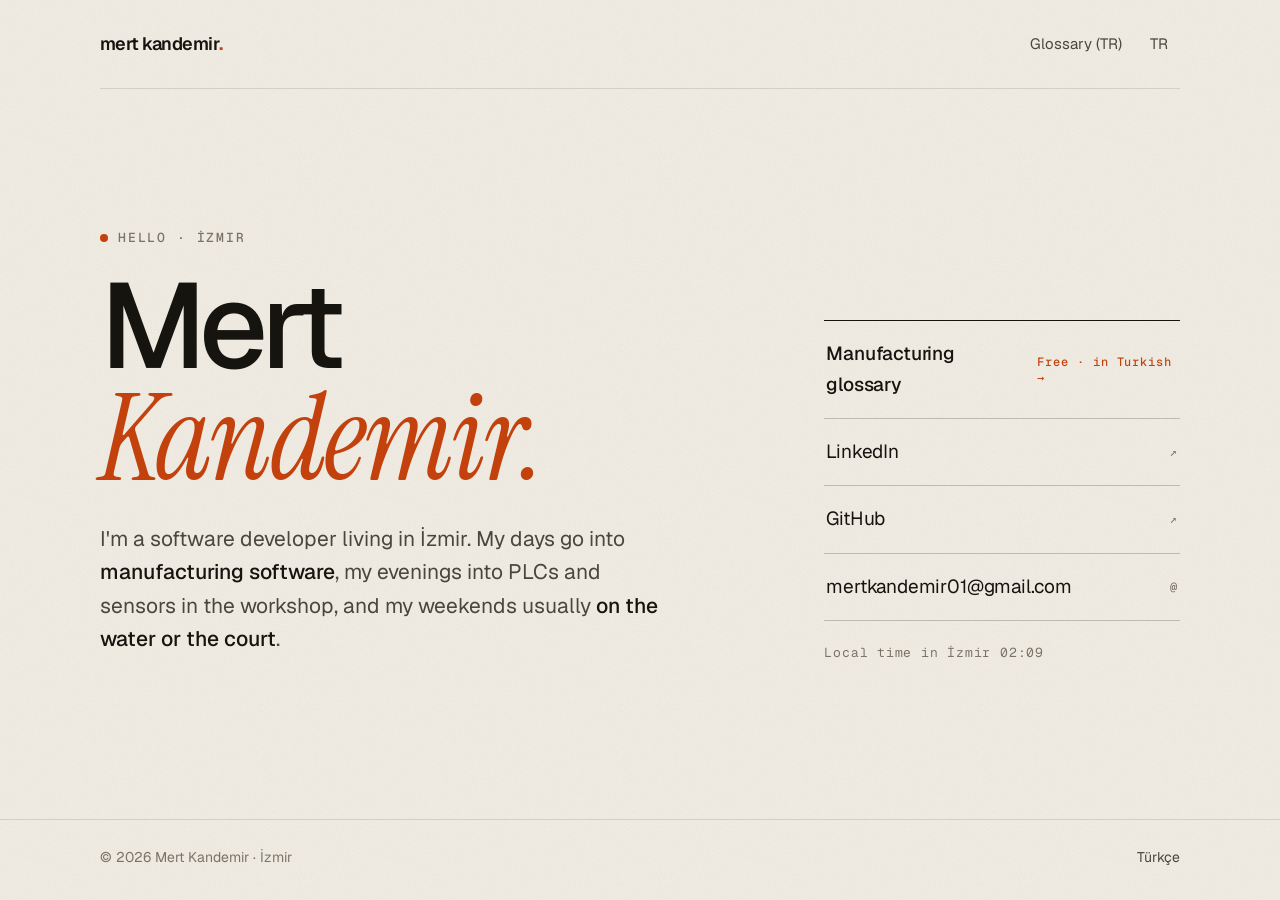
==== en/index.html @ 13a49090 "Start over: minimal personal card + Üretim Sözlüğü - Remove all previous sections, photos, OG images" ====
<!DOCTYPE html>
<html lang="en" class="no-js">
<head>
<meta charset="utf-8">
<meta name="viewport" content="width=device-width, initial-scale=1, viewport-fit=cover">
<title>Mert Kandemir</title>
<meta name="description" content="A software developer in İzmir. Manufacturing software, PLCs and sensors in the workshop, and weekends on the water or the court.">
<meta name="theme-color" content="#f3efe6">
<link rel="canonical" href="https://mkandemir.com.tr/en/">
<link rel="alternate" hreflang="tr" href="https://mkandemir.com.tr/">
<link rel="alternate" hreflang="en" href="https://mkandemir.com.tr/en/">
<link rel="alternate" hreflang="x-default" href="https://mkandemir.com.tr/">
<meta property="og:type" content="website">
<meta property="og:site_name" content="Mert Kandemir">
<meta property="og:title" content="Mert Kandemir">
<meta property="og:description" content="A software developer in İzmir. Manufacturing software, PLCs and sensors in the workshop, and weekends on the water or the court.">
<meta property="og:url" content="https://mkandemir.com.tr/en/">
<meta property="og:image" content="https://mkandemir.com.tr/assets/og-home-en.jpg?v=9">
<meta property="og:image:width" content="1200">
<meta property="og:image:height" content="630">
<meta name="twitter:card" content="summary_large_image">
<link rel="icon" href="/assets/favicon.svg" type="image/svg+xml">
<link rel="icon" href="/assets/favicon-32.png" sizes="32x32" type="image/png">
<link rel="apple-touch-icon" href="/assets/apple-touch-icon.png">
<link rel="preload" href="/assets/fonts/geist-latin-wght-normal.woff2" as="font" type="font/woff2" crossorigin>
<link rel="stylesheet" href="/assets/css/fonts.css?v=9">
<link rel="stylesheet" href="/assets/css/site.css?v=9">
<script>document.documentElement.classList.replace('no-js','js');</script>
<script type="application/ld+json">{"@context": "https://schema.org", "@type": "Person", "name": "Mert Kandemir", "url": "https://mkandemir.com.tr/", "address": {"@type": "PostalAddress", "addressLocality": "İzmir", "addressCountry": "TR"}, "sameAs": ["https://github.com/mertkandemir", "https://www.linkedin.com/in/mert-kandemir-8798bb8b"]}</script>
</head>
<body>
<a class="skip" href="#main">Skip to content</a>
<header class="wrap top"><a class="brand" href="/en/">mert kandemir<b>.</b></a><nav aria-label="Menu"><a href="/sozluk/">Glossary (TR)</a><a href="/" lang="tr" hreflang="tr">TR</a></nav></header>
<main id="main" class="home">
  <div class="wrap">
    <div>
      <div class="hello rise"><i aria-hidden="true"></i>Hello · İzmir</div>
      <h1 class="rise d1">Mert<br><em>Kandemir.</em></h1>
      <p class="intro rise d2">I'm a software developer living in İzmir. My days go into <strong>manufacturing software</strong>, my evenings into PLCs and sensors in the workshop, and my weekends usually <strong>on the water or the court</strong>.</p>
    </div>
    <div class="rise d3">
      <ul class="links"><li><a class="feature" href="/sozluk/">Manufacturing glossary<span>Free · in Turkish →</span></a></li><li><a href="https://www.linkedin.com/in/mert-kandemir-8798bb8b" target="_blank" rel="noopener">LinkedIn<span>↗</span></a></li><li><a href="https://github.com/mertkandemir" target="_blank" rel="noopener">GitHub<span>↗</span></a></li><li><a href="#" data-mail="mertkandemir01|gmail.com"><span data-mail-text style="font:inherit;letter-spacing:inherit;color:inherit">E-mail</span><span>@</span></a></li></ul>
      <p class="clock mono">Local time in İzmir <span data-clock>—</span></p>
    </div>
  </div>
</main>
<footer><div class="wrap"><span>© 2026 Mert Kandemir · İzmir</span><span><a href="/" lang="tr">Türkçe</a></span></div></footer>
<script src="/assets/js/site.js?v=9" defer></script>
</body>
</html>
---- assets/css/fonts.css ----
@font-face{font-family:'Geist';font-style:normal;font-display:swap;font-weight:100 900;src:url(/assets/fonts/geist-latin-ext-wght-normal.woff2) format('woff2');unicode-range:U+0100-02BA,U+02BD-02C5,U+02C7-02CC,U+02CE-02D7,U+02DD-02FF,U+0304,U+0308,U+0329,U+1D00-1DBF,U+1E00-1E9F,U+1EF2-1EFF,U+2020,U+20A0-20AB,U+20AD-20C0,U+2113,U+2C60-2C7F,U+A720-A7FF}
@font-face{font-family:'Instrument Serif';font-style:italic;font-display:swap;font-weight:400;src:url(/assets/fonts/instrument-serif-latin-ext-400-italic.woff2) format('woff2');unicode-range:U+0100-02BA,U+02BD-02C5,U+02C7-02CC,U+02CE-02D7,U+02DD-02FF,U+0304,U+0308,U+0329,U+1D00-1DBF,U+1E00-1E9F,U+1EF2-1EFF,U+2020,U+20A0-20AB,U+20AD-20C0,U+2113,U+2C60-2C7F,U+A720-A7FF}
@font-face{font-family:'Geist Mono';font-style:normal;font-display:swap;font-weight:400;src:url(/assets/fonts/geist-mono-latin-ext-400-normal.woff2) format('woff2');unicode-range:U+0100-02BA,U+02BD-02C5,U+02C7-02CC,U+02CE-02D7,U+02DD-02FF,U+0304,U+0308,U+0329,U+1D00-1DBF,U+1E00-1E9F,U+1EF2-1EFF,U+2020,U+20A0-20AB,U+20AD-20C0,U+2113,U+2C60-2C7F,U+A720-A7FF}
@font-face{font-family:'Geist Mono';font-style:normal;font-display:swap;font-weight:500;src:url(/assets/fonts/geist-mono-latin-ext-500-normal.woff2) format('woff2');unicode-range:U+0100-02BA,U+02BD-02C5,U+02C7-02CC,U+02CE-02D7,U+02DD-02FF,U+0304,U+0308,U+0329,U+1D00-1DBF,U+1E00-1E9F,U+1EF2-1EFF,U+2020,U+20A0-20AB,U+20AD-20C0,U+2113,U+2C60-2C7F,U+A720-A7FF}
@font-face{font-family:'Geist';font-style:normal;font-display:swap;font-weight:100 900;src:url(/assets/fonts/geist-latin-wght-normal.woff2) format('woff2');unicode-range:U+0000-00FF,U+0131,U+0152-0153,U+02BB-02BC,U+02C6,U+02DA,U+02DC,U+0304,U+0308,U+0329,U+2000-206F,U+20AC,U+2122,U+2191,U+2193,U+2212,U+2215,U+FEFF,U+FFFD}
@font-face{font-family:'Instrument Serif';font-style:italic;font-display:swap;font-weight:400;src:url(/assets/fonts/instrument-serif-latin-400-italic.woff2) format('woff2');unicode-range:U+0000-00FF,U+0131,U+0152-0153,U+02BB-02BC,U+02C6,U+02DA,U+02DC,U+0304,U+0308,U+0329,U+2000-206F,U+20AC,U+2122,U+2191,U+2193,U+2212,U+2215,U+FEFF,U+FFFD}
@font-face{font-family:'Geist Mono';font-style:normal;font-display:swap;font-weight:400;src:url(/assets/fonts/geist-mono-latin-400-normal.woff2) format('woff2');unicode-range:U+0000-00FF,U+0131,U+0152-0153,U+02BB-02BC,U+02C6,U+02DA,U+02DC,U+0304,U+0308,U+0329,U+2000-206F,U+20AC,U+2122,U+2191,U+2193,U+2212,U+2215,U+FEFF,U+FFFD}
@font-face{font-family:'Geist Mono';font-style:normal;font-display:swap;font-weight:500;src:url(/assets/fonts/geist-mono-latin-500-normal.woff2) format('woff2');unicode-range:U+0000-00FF,U+0131,U+0152-0153,U+02BB-02BC,U+02C6,U+02DA,U+02DC,U+0304,U+0308,U+0329,U+2000-206F,U+20AC,U+2122,U+2191,U+2193,U+2212,U+2215,U+FEFF,U+FFFD}
---- assets/css/site.css ----
/* mkandemir.com.tr — light, quiet, personal */
:root{
  --paper:#f3efe6; --paper2:#ebe5d8; --card:#faf7f0;
  --ink:#16140f; --ink2:#4a463d; --ink3:#7a7466;
  --line:rgba(22,20,15,.12); --line2:rgba(22,20,15,.22);
  --accent:#c2410c; --accent-soft:rgba(194,65,12,.1);
  --ease:cubic-bezier(.22,1,.36,1);
  --sans:"Geist",ui-sans-serif,system-ui,-apple-system,"Segoe UI",Roboto,Arial,sans-serif;
  --serif:"Instrument Serif",Georgia,"Times New Roman",serif;
  --mono:"Geist Mono",ui-monospace,SFMono-Regular,Menlo,Consolas,monospace;
}
*,*::before,*::after{box-sizing:border-box}
html{color-scheme:light;-webkit-text-size-adjust:100%;scroll-behavior:smooth}
body{margin:0;min-height:100svh;background:var(--paper);color:var(--ink);font-family:var(--sans);font-size:17px;line-height:1.6;-webkit-font-smoothing:antialiased}
body::before{content:"";position:fixed;inset:0;pointer-events:none;z-index:-1;opacity:.35;background-image:url("data:image/svg+xml,%3Csvg xmlns='http://www.w3.org/2000/svg' width='180' height='180'%3E%3Cfilter id='n'%3E%3CfeTurbulence type='fractalNoise' baseFrequency='.85' numOctaves='2' stitchTiles='stitch'/%3E%3CfeColorMatrix values='0 0 0 0 0.09 0 0 0 0 0.08 0 0 0 0 0.06 0 0 0 .18 0'/%3E%3C/filter%3E%3Crect width='100%25' height='100%25' filter='url(%23n)'/%3E%3C/svg%3E")}
a{color:inherit}
a:focus-visible,button:focus-visible,input:focus-visible{outline:2px solid var(--accent);outline-offset:3px;border-radius:4px}
::selection{background:var(--ink);color:var(--paper)}
em{font-family:var(--serif);font-style:italic;font-weight:400}
.wrap{width:min(1080px,100% - 40px);margin-inline:auto}
.mono{font-family:var(--mono);font-size:13px;letter-spacing:.06em}
.skip{position:absolute;left:12px;top:-60px;background:var(--ink);color:var(--paper);padding:8px 12px;border-radius:8px}
.skip:focus{top:12px}

/* top bar */
.top{display:flex;justify-content:space-between;align-items:center;gap:16px;padding:22px 0;border-bottom:1px solid var(--line)}
.brand{font-weight:600;letter-spacing:-.03em;text-decoration:none;font-size:18px;min-height:44px;display:inline-flex;align-items:center}
.brand b{color:var(--accent)}
.top nav{display:flex;align-items:center;gap:4px}
.top nav a{text-decoration:none;color:var(--ink2);font-size:15px;padding:10px 12px;border-radius:999px;transition:background .2s,color .2s}
.top nav a:hover,.top nav a[aria-current]{color:var(--ink);background:var(--paper2)}

/* home */
.home{min-height:calc(100svh - 89px - 81px);display:flex;align-items:center;padding:64px 0}
.home .wrap{display:grid;grid-template-columns:1.3fr .7fr;gap:64px;align-items:end}
.hello{font:500 13px/1 var(--mono);letter-spacing:.14em;text-transform:uppercase;color:var(--ink3);display:flex;align-items:center;gap:10px}
.hello i{width:8px;height:8px;border-radius:50%;background:var(--accent)}
h1{margin:26px 0 28px;font-weight:500;font-size:clamp(56px,9.4vw,136px);line-height:.92;letter-spacing:-.055em}
h1 em{color:var(--accent);letter-spacing:-.02em}
.intro{max-width:560px;font-size:clamp(18px,1.7vw,21px);line-height:1.6;color:var(--ink2)}
.intro strong{color:var(--ink);font-weight:500}
.links{list-style:none;margin:0;padding:0;border-top:1px solid var(--ink)}
.links li{border-bottom:1px solid var(--line2)}
.links a{display:flex;justify-content:space-between;align-items:center;gap:16px;padding:18px 2px;text-decoration:none;font-size:19px;letter-spacing:-.01em;transition:padding .35s var(--ease),color .2s}
.links a span{font:500 12px var(--mono);letter-spacing:.08em;color:var(--ink3)}
.links a:hover{padding-left:12px;color:var(--accent)}
.links a.feature{font-weight:500}
.links a.feature span{color:var(--accent)}
.clock{margin-top:22px;color:var(--ink3)}

/* footer */
footer{border-top:1px solid var(--line);padding:26px 0 32px;color:var(--ink3);font-size:14px}
footer .wrap{display:flex;justify-content:space-between;flex-wrap:wrap;gap:10px}
footer a{color:var(--ink2);text-decoration:none}
footer a:hover{color:var(--accent)}

/* glossary */
.g-head{padding:72px 0 36px}
.g-head h1{font-size:clamp(48px,8vw,112px);margin:18px 0 22px}
.g-head p{max-width:640px;color:var(--ink2);font-size:clamp(17px,1.5vw,20px)}
.g-tools{position:sticky;top:0;z-index:5;background:rgba(243,239,230,.92);backdrop-filter:blur(10px);-webkit-backdrop-filter:blur(10px);border-block:1px solid var(--line);padding:14px 0}
.g-tools .wrap{display:flex;flex-wrap:wrap;gap:12px 20px;align-items:center}
.search{flex:1 1 280px;display:flex;align-items:center;gap:10px;background:var(--card);border:1px solid var(--line2);border-radius:999px;padding:0 18px;min-height:50px}
.search svg{width:18px;height:18px;color:var(--ink3);flex:none}
.search input{flex:1;border:0;background:transparent;font:inherit;font-size:17px;color:var(--ink);min-width:0;padding:12px 0}
.search input:focus{outline:none}
.search:focus-within{border-color:var(--ink)}
.az{display:flex;flex-wrap:wrap;gap:2px}
.az a{font:500 13px var(--mono);text-decoration:none;min-width:30px;min-height:32px;display:grid;place-items:center;border-radius:6px;color:var(--ink2)}
.az a:hover{background:var(--paper2);color:var(--ink)}
.count{color:var(--ink3)}
.terms{padding:32px 0 80px}
.letter{font:400 44px/1 var(--serif);font-style:italic;color:var(--accent);margin:40px 0 14px;scroll-margin-top:96px}
.term{border-top:1px solid var(--line2);padding:24px 0;display:grid;grid-template-columns:.38fr .62fr;gap:28px;scroll-margin-top:96px}
.term h3{margin:0;font-size:24px;font-weight:500;letter-spacing:-.025em;line-height:1.2}
.term h3 a{text-decoration:none}
.term h3 a:hover{color:var(--accent)}
.term .en{display:block;margin-top:6px;color:var(--ink3)}
.term .abbr{display:inline-block;margin-top:10px;font:500 12px var(--mono);letter-spacing:.06em;padding:4px 8px;border-radius:6px;background:var(--accent-soft);color:var(--accent)}
.term p{margin:0;color:var(--ink2)}
.term .ex{margin-top:12px;padding:12px 14px;border-left:2px solid var(--accent);background:var(--card);border-radius:0 8px 8px 0;font-size:15.5px}
.term .ex b{font:500 11px var(--mono);letter-spacing:.1em;text-transform:uppercase;color:var(--ink3);display:block;margin-bottom:4px}
.term .see{margin-top:10px;font-size:15px;color:var(--ink3)}
.term .see a{color:var(--ink2)}
.term:target{background:linear-gradient(90deg,var(--accent-soft),transparent 70%)}
.empty{display:none;padding:48px 0;color:var(--ink3);font-size:18px}
.note{margin-top:48px;padding:22px 24px;border:1px dashed var(--line2);border-radius:14px;color:var(--ink2);font-size:15.5px}

/* 404 */
.nf{min-height:calc(100svh - 170px);display:flex;align-items:center}
.nf h1{font-size:clamp(90px,18vw,220px)}

/* entrance */
.js .rise{opacity:0;transform:translateY(18px);transition:opacity .9s var(--ease),transform .9s var(--ease)}
.js .ready .rise{opacity:1;transform:none}
.js .ready .rise.d1{transition-delay:.08s}.js .ready .rise.d2{transition-delay:.16s}.js .ready .rise.d3{transition-delay:.24s}

@media (max-width:820px){
  .home{min-height:auto;padding:48px 0 56px}
  .home .wrap{grid-template-columns:1fr;gap:44px}
  .term{grid-template-columns:1fr;gap:12px}
  .az{display:none}
}
@media (max-width:480px){
  body{font-size:16px}
  .top nav a{padding:10px 9px;font-size:14px}
  .links a{font-size:18px}
}
@media (prefers-reduced-motion:reduce){
  html{scroll-behavior:auto}
  *,*::before,*::after{transition:none!important;animation:none!important}
  .js .rise{opacity:1;transform:none}
}
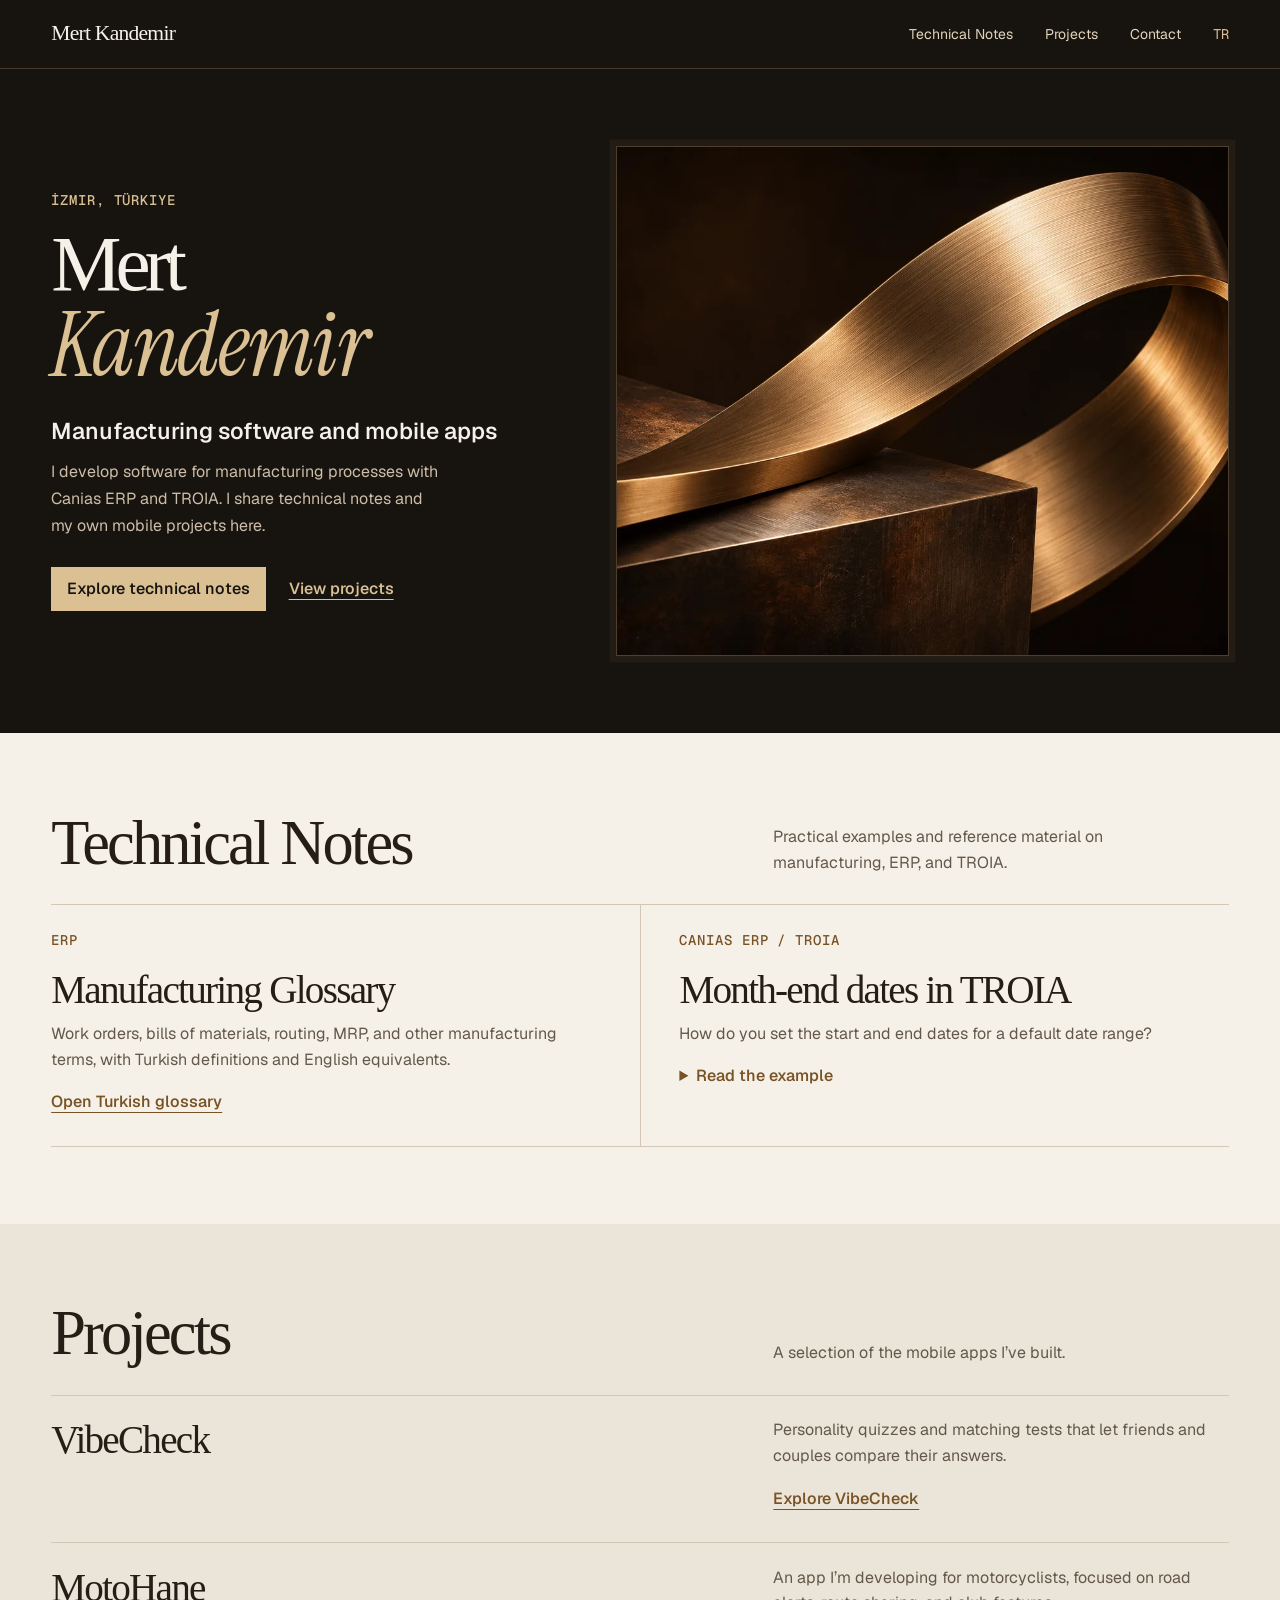
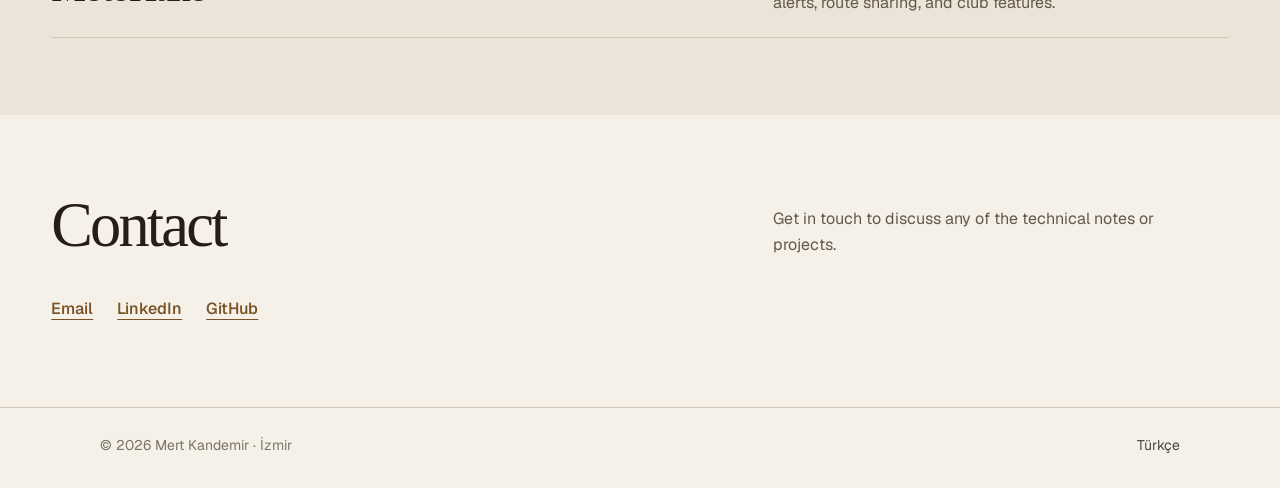
==== commit 119cfe52: "Redesign the bilingual personal homepage" ====
--- a/en/index.html
+++ b/en/index.html
@@ -3,17 +3,17 @@
 <head>
 <meta charset="utf-8">
 <meta name="viewport" content="width=device-width, initial-scale=1, viewport-fit=cover">
-<title>Mert Kandemir</title>
-<meta name="description" content="A software developer in İzmir. Manufacturing software, PLCs and sensors in the workshop, and weekends on the water or the court.">
-<meta name="theme-color" content="#f3efe6">
+<title>Mert Kandemir | Software and Manufacturing</title>
+<meta name="description" content="Mert Kandemir’s personal site. Canias ERP and TROIA notes, a manufacturing glossary, and mobile apps.">
+<meta name="theme-color" content="#171410">
 <link rel="canonical" href="https://mkandemir.com.tr/en/">
 <link rel="alternate" hreflang="tr" href="https://mkandemir.com.tr/">
 <link rel="alternate" hreflang="en" href="https://mkandemir.com.tr/en/">
 <link rel="alternate" hreflang="x-default" href="https://mkandemir.com.tr/">
 <meta property="og:type" content="website">
 <meta property="og:site_name" content="Mert Kandemir">
-<meta property="og:title" content="Mert Kandemir">
-<meta property="og:description" content="A software developer in İzmir. Manufacturing software, PLCs and sensors in the workshop, and weekends on the water or the court.">
+<meta property="og:title" content="Mert Kandemir | Software and Manufacturing">
+<meta property="og:description" content="Mert Kandemir’s personal site. Canias ERP and TROIA notes, a manufacturing glossary, and mobile apps.">
 <meta property="og:url" content="https://mkandemir.com.tr/en/">
 <meta property="og:image" content="https://mkandemir.com.tr/assets/og-home-en.jpg?v=9">
 <meta property="og:image:width" content="1200">
@@ -26,23 +26,92 @@
 <link rel="stylesheet" href="/assets/css/fonts.css?v=9">
 <link rel="stylesheet" href="/assets/css/site.css?v=9">
 <script>document.documentElement.classList.replace('no-js','js');</script>
+<link rel="stylesheet" href="/assets/css/home.css?v=1">
 <script type="application/ld+json">{"@context": "https://schema.org", "@type": "Person", "name": "Mert Kandemir", "url": "https://mkandemir.com.tr/", "address": {"@type": "PostalAddress", "addressLocality": "İzmir", "addressCountry": "TR"}, "sameAs": ["https://github.com/mertkandemir", "https://www.linkedin.com/in/mert-kandemir-8798bb8b"]}</script>
 </head>
-<body>
+<body class="home-page">
 <a class="skip" href="#main">Skip to content</a>
-<header class="wrap top"><a class="brand" href="/en/">mert kandemir<b>.</b></a><nav aria-label="Menu"><a href="/sozluk/">Glossary (TR)</a><a href="/" lang="tr" hreflang="tr">TR</a></nav></header>
-<main id="main" class="home">
-  <div class="wrap">
-    <div>
-      <div class="hello rise"><i aria-hidden="true"></i>Hello · İzmir</div>
-      <h1 class="rise d1">Mert<br><em>Kandemir.</em></h1>
-      <p class="intro rise d2">I'm a software developer living in İzmir. My days go into <strong>manufacturing software</strong>, my evenings into PLCs and sensors in the workshop, and my weekends usually <strong>on the water or the court</strong>.</p>
+<header class="home-header">
+  <div class="home-wrap home-navigation">
+    <a class="home-brand" href="/en/">Mert Kandemir</a>
+    <nav aria-label="Main navigation">
+      <a href="#notlar">Technical Notes</a>
+      <a href="#projeler">Projects</a>
+      <a href="#iletisim">Contact</a>
+      <a class="home-language" href="/" lang="tr" hreflang="tr">TR</a>
+    </nav>
+  </div>
+</header>
+<main id="main">
+  <section class="home-hero" aria-labelledby="home-title">
+    <div class="home-wrap home-hero-layout">
+      <div class="home-hero-copy">
+        <p class="home-label">İzmir, Türkiye</p>
+        <h1 id="home-title">Mert <em>Kandemir</em></h1>
+        <p class="home-specialty">Manufacturing software and mobile apps</p>
+        <p class="home-intro">I develop software for manufacturing processes with Canias ERP and TROIA. I share technical notes and my own mobile projects here.</p>
+        <div class="home-actions">
+          <a class="home-button" href="#notlar">Explore technical notes</a>
+          <a class="home-link" href="#projeler">View projects</a>
+        </div>
+      </div>
+      <img class="home-art" src="/assets/bronze-study.webp" width="1200" height="800" fetchpriority="high" alt="">
     </div>
-    <div class="rise d3">
-      <ul class="links"><li><a class="feature" href="/sozluk/">Manufacturing glossary<span>Free · in Turkish →</span></a></li><li><a href="https://www.linkedin.com/in/mert-kandemir-8798bb8b" target="_blank" rel="noopener">LinkedIn<span>↗</span></a></li><li><a href="https://github.com/mertkandemir" target="_blank" rel="noopener">GitHub<span>↗</span></a></li><li><a href="#" data-mail="mertkandemir01|gmail.com"><span data-mail-text style="font:inherit;letter-spacing:inherit;color:inherit">E-mail</span><span>@</span></a></li></ul>
-      <p class="clock mono">Local time in İzmir <span data-clock>—</span></p>
+  </section>
+
+  <section class="home-section home-wrap" id="notlar" aria-labelledby="notes-title">
+    <div class="home-section-heading">
+      <h2 id="notes-title">Technical Notes</h2>
+      <p>Practical examples and reference material on manufacturing, ERP, and TROIA.</p>
     </div>
-  </div>
+    <div class="home-notes">
+      <article class="home-note">
+        <p class="home-label">ERP</p>
+        <h3>Manufacturing Glossary</h3>
+        <p>Work orders, bills of materials, routing, MRP, and other manufacturing terms, with Turkish definitions and English equivalents.</p>
+        <a class="home-link" href="/sozluk/" hreflang="tr">Open Turkish glossary</a>
+      </article>
+      <article class="home-note">
+        <p class="home-label">Canias ERP / TROIA</p>
+        <h3>Month-end dates in TROIA</h3>
+        <p>How do you set the start and end dates for a default date range?</p>
+        <details>
+          <summary>Read the example</summary>
+          <p>Use today as the start date. For the end date, find the first day of the following month and subtract one day. This handles February, leap years, and December without calculating each month’s length separately.</p>
+          <p class="home-example">Example: 10 February 2028 → 29 February 2028</p>
+        </details>
+      </article>
+    </div>
+  </section>
+
+  <section class="home-projects" id="projeler" aria-labelledby="projects-title">
+    <div class="home-section home-wrap">
+      <div class="home-section-heading">
+        <h2 id="projects-title">Projects</h2>
+        <p>A selection of the mobile apps I’ve built.</p>
+      </div>
+      <div class="home-project-row">
+        <h3>VibeCheck</h3>
+        <div><p>Personality quizzes and matching tests that let friends and couples compare their answers.</p><a class="home-link" href="/vibecheck/">Explore VibeCheck</a></div>
+      </div>
+      <div class="home-project-row">
+        <h3>MotoHane</h3>
+        <p>An app I’m developing for motorcyclists, focused on road alerts, route sharing, and club features.</p>
+      </div>
+    </div>
+  </section>
+
+  <section class="home-section home-wrap home-contact" id="iletisim" aria-labelledby="contact-title">
+    <div class="home-section-heading">
+      <h2 id="contact-title">Contact</h2>
+      <p>Get in touch to discuss any of the technical notes or projects.</p>
+    </div>
+    <ul class="home-contact-links">
+      <li><a class="home-link" href="#iletisim" data-mail="mertkandemir01|gmail.com">Email</a></li>
+      <li><a class="home-link" href="https://www.linkedin.com/in/mert-kandemir-8798bb8b">LinkedIn</a></li>
+      <li><a class="home-link" href="https://github.com/mertkandemir">GitHub</a></li>
+    </ul>
+  </section>
 </main>
 <footer><div class="wrap"><span>© 2026 Mert Kandemir · İzmir</span><span><a href="/" lang="tr">Türkçe</a></span></div></footer>
 <script src="/assets/js/site.js?v=9" defer></script>
--- a/assets/css/home.css
+++ b/assets/css/home.css
@@ -0,0 +1,281 @@
+.home-page {
+  --home-ivory: #f5f1e9;
+  --home-paper: #ebe4d8;
+  --home-dark: #171410;
+  --home-gold: #dac093;
+  --home-bronze: #795326;
+  --home-ink: #261e16;
+  --home-muted: #635849;
+  --home-rule: #d4c7b5;
+  --home-display: Georgia, "Times New Roman", serif;
+
+  background: var(--home-ivory);
+  color: var(--home-ink);
+  font-size: 1rem;
+}
+
+.home-page::before { content: none; }
+
+.home-wrap {
+  inline-size: min(76rem, 100% - clamp(2.5rem, 8vw, 9rem));
+  margin-inline: auto;
+}
+
+.home-header,
+.home-hero {
+  background: var(--home-dark);
+  color: var(--home-ivory);
+}
+
+.home-header { border-block-end: 1px solid #46382a; }
+.home-page .skip { z-index: 2; }
+
+.home-navigation,
+.home-navigation nav {
+  display: flex;
+  flex-wrap: wrap;
+  align-items: center;
+}
+
+.home-navigation {
+  justify-content: space-between;
+  gap: .25rem 1.5rem;
+  padding-block: .75rem;
+}
+
+.home-navigation nav { gap: 0 clamp(.85rem, 2.9vw, 2rem); }
+
+.home-navigation a {
+  display: inline-flex;
+  align-items: center;
+  min-block-size: 2.75rem;
+  text-decoration: none;
+}
+
+.home-brand {
+  font: 1.35rem/1.2 var(--home-display);
+  letter-spacing: -.035em;
+}
+
+.home-navigation nav a {
+  font-size: .875rem;
+  color: #e2d4bd;
+}
+
+.home-navigation nav a:hover,
+.home-brand:hover { color: #fff; }
+
+.home-navigation .home-language {
+  font-family: var(--mono);
+  color: var(--home-gold);
+}
+
+.home-page :is(a, summary):focus-visible {
+  outline: 2px solid var(--home-bronze);
+  outline-offset: 4px;
+}
+
+.home-page :is(.home-header, .home-hero) a:focus-visible {
+  outline-color: var(--home-gold);
+}
+
+.home-hero-layout {
+  display: grid;
+  grid-template-columns: minmax(0, .9fr) minmax(0, 1.1fr);
+  align-items: center;
+  gap: clamp(1.5rem, 5vw, 5rem);
+  padding-block: clamp(3rem, 6vw, 6rem);
+}
+
+.home-label {
+  margin: 0 0 1rem;
+  color: var(--home-bronze);
+  font: 500 .875rem/1.4 var(--mono);
+  letter-spacing: .065em;
+  text-transform: uppercase;
+}
+
+.home-hero .home-label { color: var(--home-gold); }
+
+.home-hero h1 {
+  margin: 0;
+  font: 400 clamp(3rem, 1.5rem + 4.3vw, 7.5rem)/.96 var(--home-display);
+  letter-spacing: -.075em;
+}
+
+.home-hero h1 em {
+  display: block;
+  color: var(--home-gold);
+  font-size: 1.12em;
+  letter-spacing: -.015em;
+}
+
+.home-specialty {
+  margin: 1.6rem 0 .55rem;
+  font-size: clamp(1.05rem, .95rem + .6vw, 1.45rem);
+  font-weight: 550;
+}
+
+.home-intro {
+  max-inline-size: 36ch;
+  margin: 0;
+  color: #cdbda8;
+  line-height: 1.7;
+}
+
+.home-actions {
+  display: flex;
+  flex-wrap: wrap;
+  align-items: center;
+  gap: .5rem 1.4rem;
+  margin-block-start: 1.7rem;
+}
+
+.home-button,
+.home-link {
+  display: inline-flex;
+  align-items: center;
+  min-block-size: 2.75rem;
+  font-weight: 550;
+  text-underline-offset: .3em;
+}
+
+.home-button {
+  padding: .6rem 1rem;
+  background: var(--home-gold);
+  color: var(--home-dark);
+  text-decoration: none;
+}
+
+.home-button:hover { background: #eddbba; }
+.home-link { color: var(--home-bronze); }
+.home-link:hover { color: var(--home-ink); }
+.home-hero .home-link { color: var(--home-gold); }
+.home-hero .home-link:hover { color: #fff; }
+
+.home-art {
+  display: block;
+  inline-size: 100%;
+  block-size: auto;
+  aspect-ratio: 6 / 5;
+  object-fit: cover;
+  border: 1px solid #4e3e2e;
+  box-shadow: 0 0 0 .4rem #221c15;
+  background: #241b12;
+}
+
+.home-section { padding-block: clamp(2.75rem, 6vw, 5.75rem); }
+
+.home-section-heading {
+  display: grid;
+  grid-template-columns: minmax(0, 1fr) minmax(0, .66fr);
+  align-items: end;
+  gap: .65rem 2rem;
+  margin-block-end: 1.8rem;
+}
+
+.home-section-heading h2,
+.home-note h3,
+.home-project-row h3 {
+  margin: 0;
+  font-family: var(--home-display);
+  font-weight: 400;
+  letter-spacing: -.045em;
+}
+
+.home-section-heading h2 {
+  font-size: clamp(2.25rem, 1.5rem + 3vw, 5rem);
+  line-height: 1.05;
+}
+
+.home-section-heading p,
+.home-note p:not(.home-label),
+.home-project-row p {
+  margin: 0;
+  color: var(--home-muted);
+}
+
+.home-section-heading p { max-inline-size: 40ch; }
+
+.home-notes {
+  display: grid;
+  grid-template-columns: repeat(2, minmax(0, 1fr));
+  border-block: 1px solid var(--home-rule);
+}
+
+.home-note { padding: 1.65rem clamp(0rem, 3vw, 2.5rem) 1.35rem 0; }
+
+.home-note + .home-note {
+  border-inline-start: 1px solid var(--home-rule);
+  padding-inline: clamp(1.25rem, 3vw, 2.5rem) 0;
+}
+
+.home-note h3,
+.home-project-row h3 {
+  font-size: clamp(1.65rem, 1.25rem + 1.5vw, 2.8rem);
+  line-height: 1.15;
+  margin-block-end: .55rem;
+}
+
+.home-note details,
+.home-note > .home-link,
+.home-project-row .home-link { margin-block-start: .5rem; }
+
+.home-note summary {
+  min-block-size: 2.75rem;
+  inline-size: fit-content;
+  max-inline-size: 100%;
+  padding-block: .55rem;
+  color: var(--home-bronze);
+  cursor: pointer;
+  font-weight: 550;
+}
+
+.home-note details[open] summary { margin-block-end: .45rem; }
+
+.home-note p.home-example {
+  margin-block-start: .65rem;
+  font-family: var(--mono);
+  font-size: .875rem;
+}
+
+.home-projects { background: var(--home-paper); }
+
+.home-project-row {
+  display: grid;
+  grid-template-columns: minmax(0, 1fr) minmax(0, .66fr);
+  gap: .55rem 2rem;
+  border-block-start: 1px solid var(--home-rule);
+  padding-block: 1.35rem;
+}
+
+.home-project-row:last-child { border-block-end: 1px solid var(--home-rule); }
+.home-project-row h3 { margin: 0; }
+
+.home-contact-links {
+  display: flex;
+  flex-wrap: wrap;
+  gap: 0 1.5rem;
+  margin: 0;
+  padding: 0;
+  list-style: none;
+}
+
+.home-page footer { border-color: var(--home-rule); }
+
+@media (max-width: 49rem) {
+  .home-hero-layout { grid-template-columns: 1fr; gap: 2rem; }
+  .home-art { aspect-ratio: 3 / 2; }
+  .home-section-heading,
+  .home-project-row { grid-template-columns: 1fr; }
+}
+
+@media (max-width: 34rem) {
+  .home-navigation nav { flex-basis: 100%; }
+  .home-notes { grid-template-columns: 1fr; }
+  .home-note + .home-note {
+    border-inline-start: 0;
+    border-block-start: 1px solid var(--home-rule);
+    padding-inline: 0;
+  }
+}
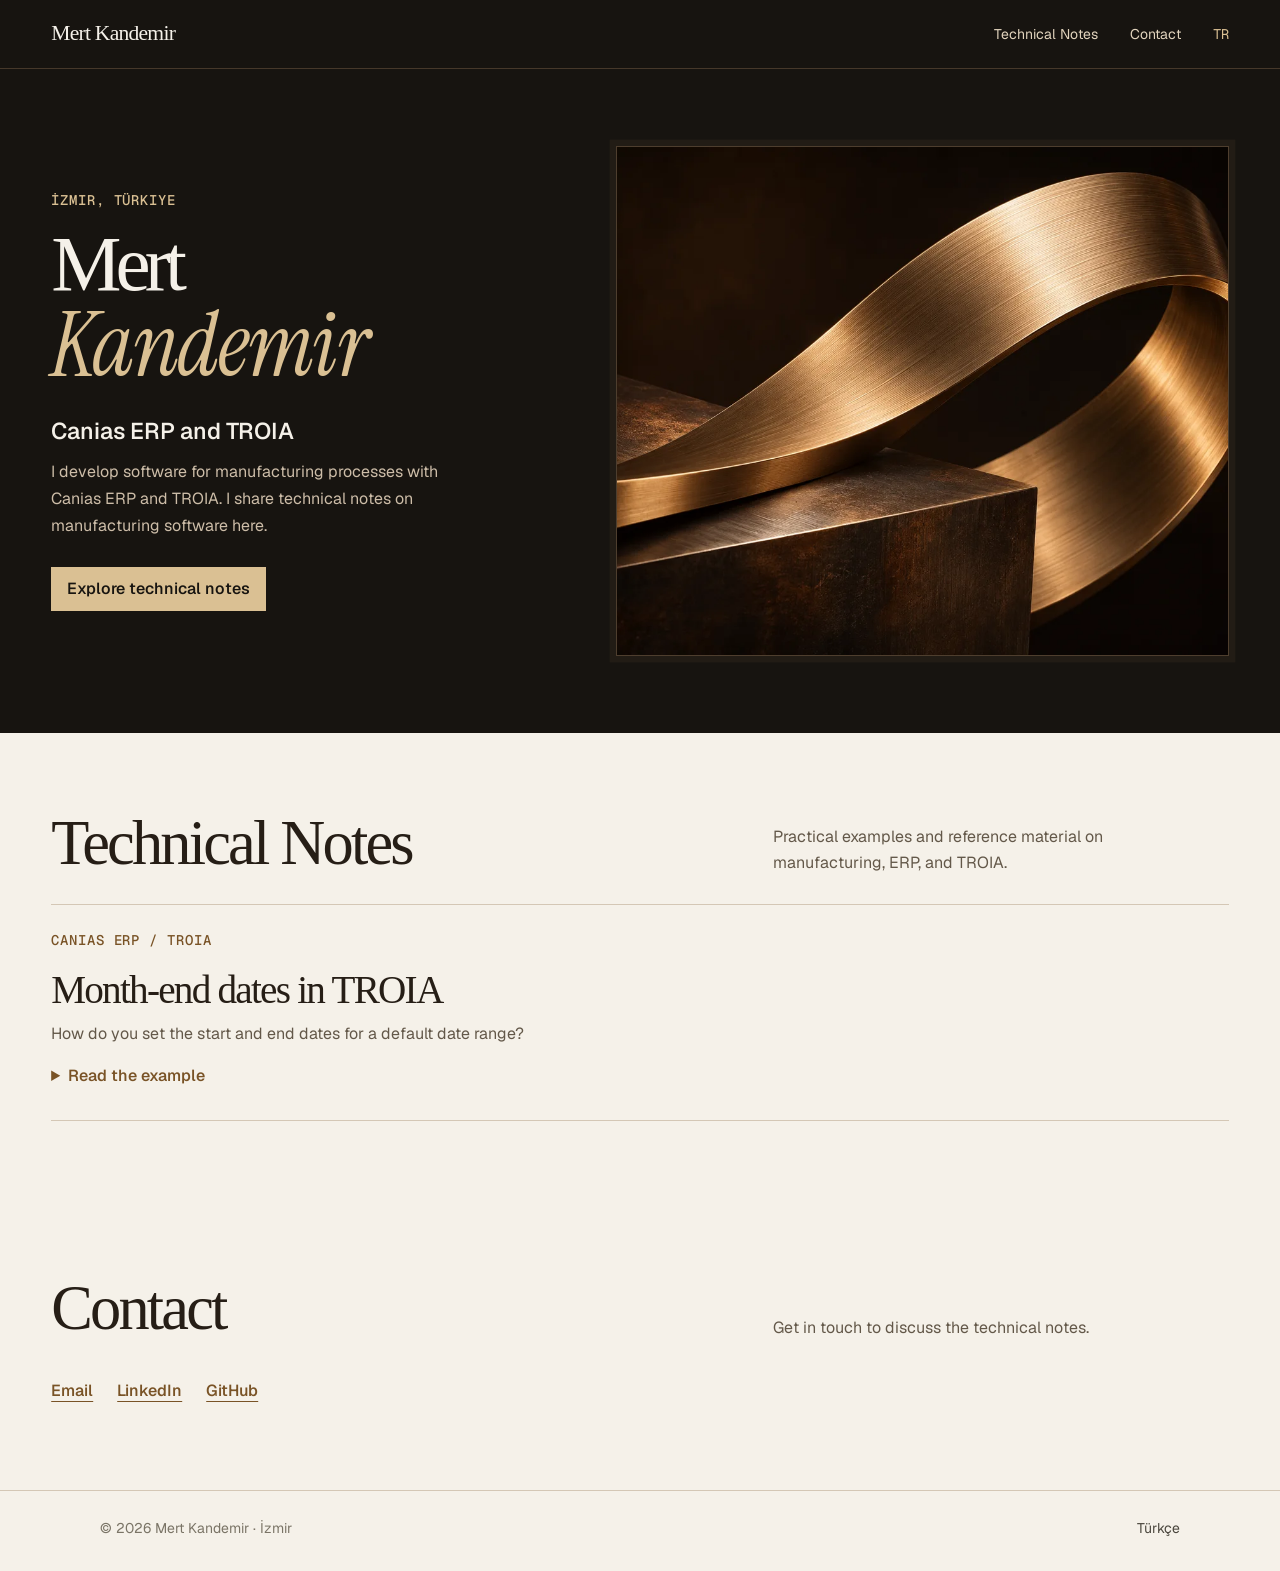
==== commit 75c8c7a0: "Remove glossary and mobile app sections from the personal site" ====
--- a/en/index.html
+++ b/en/index.html
@@ -4,7 +4,7 @@
 <meta charset="utf-8">
 <meta name="viewport" content="width=device-width, initial-scale=1, viewport-fit=cover">
 <title>Mert Kandemir | Software and Manufacturing</title>
-<meta name="description" content="Mert Kandemir’s personal site. Canias ERP and TROIA notes, a manufacturing glossary, and mobile apps.">
+<meta name="description" content="Mert Kandemir’s personal site. Technical notes on Canias ERP, TROIA, and manufacturing processes.">
 <meta name="theme-color" content="#171410">
 <link rel="canonical" href="https://mkandemir.com.tr/en/">
 <link rel="alternate" hreflang="tr" href="https://mkandemir.com.tr/">
@@ -13,7 +13,7 @@
 <meta property="og:type" content="website">
 <meta property="og:site_name" content="Mert Kandemir">
 <meta property="og:title" content="Mert Kandemir | Software and Manufacturing">
-<meta property="og:description" content="Mert Kandemir’s personal site. Canias ERP and TROIA notes, a manufacturing glossary, and mobile apps.">
+<meta property="og:description" content="Mert Kandemir’s personal site. Technical notes on Canias ERP, TROIA, and manufacturing processes.">
 <meta property="og:url" content="https://mkandemir.com.tr/en/">
 <meta property="og:image" content="https://mkandemir.com.tr/assets/og-home-en.jpg?v=9">
 <meta property="og:image:width" content="1200">
@@ -26,7 +26,7 @@
 <link rel="stylesheet" href="/assets/css/fonts.css?v=9">
 <link rel="stylesheet" href="/assets/css/site.css?v=9">
 <script>document.documentElement.classList.replace('no-js','js');</script>
-<link rel="stylesheet" href="/assets/css/home.css?v=1">
+<link rel="stylesheet" href="/assets/css/home.css?v=2">
 <script type="application/ld+json">{"@context": "https://schema.org", "@type": "Person", "name": "Mert Kandemir", "url": "https://mkandemir.com.tr/", "address": {"@type": "PostalAddress", "addressLocality": "İzmir", "addressCountry": "TR"}, "sameAs": ["https://github.com/mertkandemir", "https://www.linkedin.com/in/mert-kandemir-8798bb8b"]}</script>
 </head>
 <body class="home-page">
@@ -36,7 +36,6 @@
     <a class="home-brand" href="/en/">Mert Kandemir</a>
     <nav aria-label="Main navigation">
       <a href="#notlar">Technical Notes</a>
-      <a href="#projeler">Projects</a>
       <a href="#iletisim">Contact</a>
       <a class="home-language" href="/" lang="tr" hreflang="tr">TR</a>
     </nav>
@@ -48,11 +47,10 @@
       <div class="home-hero-copy">
         <p class="home-label">İzmir, Türkiye</p>
         <h1 id="home-title">Mert <em>Kandemir</em></h1>
-        <p class="home-specialty">Manufacturing software and mobile apps</p>
-        <p class="home-intro">I develop software for manufacturing processes with Canias ERP and TROIA. I share technical notes and my own mobile projects here.</p>
+        <p class="home-specialty">Canias ERP and TROIA</p>
+        <p class="home-intro">I develop software for manufacturing processes with Canias ERP and TROIA. I share technical notes on manufacturing software here.</p>
         <div class="home-actions">
           <a class="home-button" href="#notlar">Explore technical notes</a>
-          <a class="home-link" href="#projeler">View projects</a>
         </div>
       </div>
       <img class="home-art" src="/assets/bronze-study.webp" width="1200" height="800" fetchpriority="high" alt="">
@@ -66,12 +64,6 @@
     </div>
     <div class="home-notes">
       <article class="home-note">
-        <p class="home-label">ERP</p>
-        <h3>Manufacturing Glossary</h3>
-        <p>Work orders, bills of materials, routing, MRP, and other manufacturing terms, with Turkish definitions and English equivalents.</p>
-        <a class="home-link" href="/sozluk/" hreflang="tr">Open Turkish glossary</a>
-      </article>
-      <article class="home-note">
         <p class="home-label">Canias ERP / TROIA</p>
         <h3>Month-end dates in TROIA</h3>
         <p>How do you set the start and end dates for a default date range?</p>
@@ -84,27 +76,10 @@
     </div>
   </section>
 
-  <section class="home-projects" id="projeler" aria-labelledby="projects-title">
-    <div class="home-section home-wrap">
-      <div class="home-section-heading">
-        <h2 id="projects-title">Projects</h2>
-        <p>A selection of the mobile apps I’ve built.</p>
-      </div>
-      <div class="home-project-row">
-        <h3>VibeCheck</h3>
-        <div><p>Personality quizzes and matching tests that let friends and couples compare their answers.</p><a class="home-link" href="/vibecheck/">Explore VibeCheck</a></div>
-      </div>
-      <div class="home-project-row">
-        <h3>MotoHane</h3>
-        <p>An app I’m developing for motorcyclists, focused on road alerts, route sharing, and club features.</p>
-      </div>
-    </div>
-  </section>
-
   <section class="home-section home-wrap home-contact" id="iletisim" aria-labelledby="contact-title">
     <div class="home-section-heading">
       <h2 id="contact-title">Contact</h2>
-      <p>Get in touch to discuss any of the technical notes or projects.</p>
+      <p>Get in touch to discuss the technical notes.</p>
     </div>
     <ul class="home-contact-links">
       <li><a class="home-link" href="#iletisim" data-mail="mertkandemir01|gmail.com">Email</a></li>
--- a/assets/css/home.css
+++ b/assets/css/home.css
@@ -1,6 +1,5 @@
 .home-page {
   --home-ivory: #f5f1e9;
-  --home-paper: #ebe4d8;
   --home-dark: #171410;
   --home-gold: #dac093;
   --home-bronze: #795326;
@@ -175,8 +174,7 @@
 }
 
 .home-section-heading h2,
-.home-note h3,
-.home-project-row h3 {
+.home-note h3 {
   margin: 0;
   font-family: var(--home-display);
   font-weight: 400;
@@ -189,37 +187,27 @@
 }
 
 .home-section-heading p,
-.home-note p:not(.home-label),
-.home-project-row p {
+.home-note p:not(.home-label) {
   margin: 0;
   color: var(--home-muted);
 }
 
 .home-section-heading p { max-inline-size: 40ch; }
 
-.home-notes {
-  display: grid;
-  grid-template-columns: repeat(2, minmax(0, 1fr));
-  border-block: 1px solid var(--home-rule);
-}
-
-.home-note { padding: 1.65rem clamp(0rem, 3vw, 2.5rem) 1.35rem 0; }
-
-.home-note + .home-note {
-  border-inline-start: 1px solid var(--home-rule);
-  padding-inline: clamp(1.25rem, 3vw, 2.5rem) 0;
-}
-
-.home-note h3,
-.home-project-row h3 {
+.home-notes { border-block: 1px solid var(--home-rule); }
+
+.home-note {
+  max-inline-size: 46rem;
+  padding-block: 1.65rem 1.35rem;
+}
+
+.home-note h3 {
   font-size: clamp(1.65rem, 1.25rem + 1.5vw, 2.8rem);
   line-height: 1.15;
   margin-block-end: .55rem;
 }
 
-.home-note details,
-.home-note > .home-link,
-.home-project-row .home-link { margin-block-start: .5rem; }
+.home-note details { margin-block-start: .5rem; }
 
 .home-note summary {
   min-block-size: 2.75rem;
@@ -239,19 +227,6 @@
   font-size: .875rem;
 }
 
-.home-projects { background: var(--home-paper); }
-
-.home-project-row {
-  display: grid;
-  grid-template-columns: minmax(0, 1fr) minmax(0, .66fr);
-  gap: .55rem 2rem;
-  border-block-start: 1px solid var(--home-rule);
-  padding-block: 1.35rem;
-}
-
-.home-project-row:last-child { border-block-end: 1px solid var(--home-rule); }
-.home-project-row h3 { margin: 0; }
-
 .home-contact-links {
   display: flex;
   flex-wrap: wrap;
@@ -266,16 +241,9 @@
 @media (max-width: 49rem) {
   .home-hero-layout { grid-template-columns: 1fr; gap: 2rem; }
   .home-art { aspect-ratio: 3 / 2; }
-  .home-section-heading,
-  .home-project-row { grid-template-columns: 1fr; }
+  .home-section-heading { grid-template-columns: 1fr; }
 }
 
 @media (max-width: 34rem) {
   .home-navigation nav { flex-basis: 100%; }
-  .home-notes { grid-template-columns: 1fr; }
-  .home-note + .home-note {
-    border-inline-start: 0;
-    border-block-start: 1px solid var(--home-rule);
-    padding-inline: 0;
-  }
-}
+}
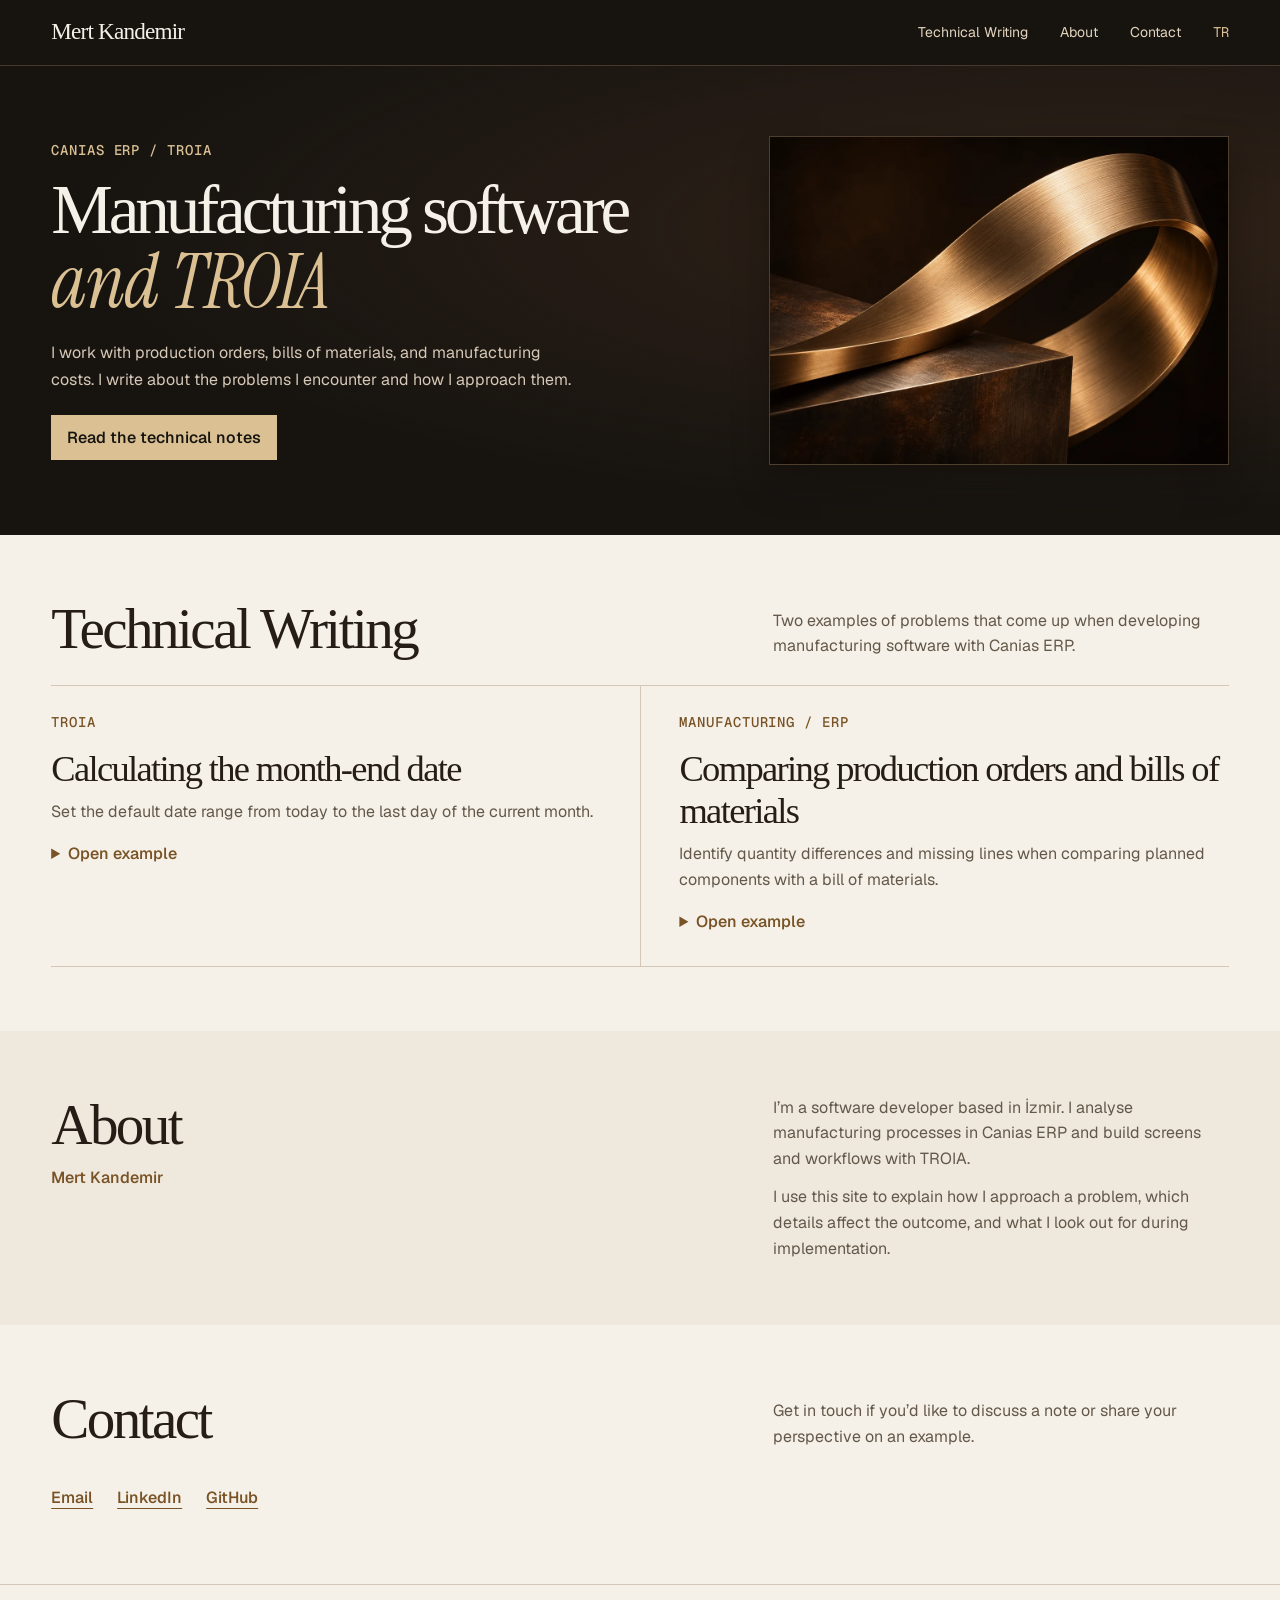
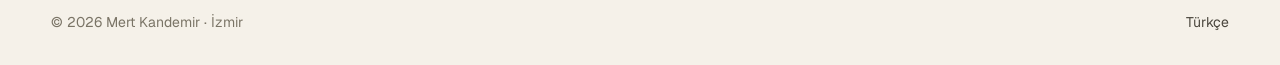
==== commit 5f84e674: "Make the personal homepage a bilingual technical publication" ====
--- a/en/index.html
+++ b/en/index.html
@@ -3,8 +3,8 @@
 <head>
 <meta charset="utf-8">
 <meta name="viewport" content="width=device-width, initial-scale=1, viewport-fit=cover">
-<title>Mert Kandemir | Software and Manufacturing</title>
-<meta name="description" content="Mert Kandemir’s personal site. Technical notes on Canias ERP, TROIA, and manufacturing processes.">
+<title>Mert Kandemir | Manufacturing Software and TROIA</title>
+<meta name="description" content="Mert Kandemir’s technical writing on Canias ERP, TROIA, and manufacturing processes.">
 <meta name="theme-color" content="#171410">
 <link rel="canonical" href="https://mkandemir.com.tr/en/">
 <link rel="alternate" hreflang="tr" href="https://mkandemir.com.tr/">
@@ -12,8 +12,8 @@
 <link rel="alternate" hreflang="x-default" href="https://mkandemir.com.tr/">
 <meta property="og:type" content="website">
 <meta property="og:site_name" content="Mert Kandemir">
-<meta property="og:title" content="Mert Kandemir | Software and Manufacturing">
-<meta property="og:description" content="Mert Kandemir’s personal site. Technical notes on Canias ERP, TROIA, and manufacturing processes.">
+<meta property="og:title" content="Mert Kandemir | Manufacturing Software and TROIA">
+<meta property="og:description" content="Mert Kandemir’s technical writing on Canias ERP, TROIA, and manufacturing processes.">
 <meta property="og:url" content="https://mkandemir.com.tr/en/">
 <meta property="og:image" content="https://mkandemir.com.tr/assets/og-home-en.jpg?v=9">
 <meta property="og:image:width" content="1200">
@@ -26,7 +26,7 @@
 <link rel="stylesheet" href="/assets/css/fonts.css?v=9">
 <link rel="stylesheet" href="/assets/css/site.css?v=9">
 <script>document.documentElement.classList.replace('no-js','js');</script>
-<link rel="stylesheet" href="/assets/css/home.css?v=2">
+<link rel="stylesheet" href="/assets/css/home.css?v=3">
 <script type="application/ld+json">{"@context": "https://schema.org", "@type": "Person", "name": "Mert Kandemir", "url": "https://mkandemir.com.tr/", "address": {"@type": "PostalAddress", "addressLocality": "İzmir", "addressCountry": "TR"}, "sameAs": ["https://github.com/mertkandemir", "https://www.linkedin.com/in/mert-kandemir-8798bb8b"]}</script>
 </head>
 <body class="home-page">
@@ -35,7 +35,8 @@
   <div class="home-wrap home-navigation">
     <a class="home-brand" href="/en/">Mert Kandemir</a>
     <nav aria-label="Main navigation">
-      <a href="#notlar">Technical Notes</a>
+      <a href="#notlar">Technical Writing</a>
+      <a href="#hakkimda">About</a>
       <a href="#iletisim">Contact</a>
       <a class="home-language" href="/" lang="tr" hreflang="tr">TR</a>
     </nav>
@@ -45,12 +46,11 @@
   <section class="home-hero" aria-labelledby="home-title">
     <div class="home-wrap home-hero-layout">
       <div class="home-hero-copy">
-        <p class="home-label">İzmir, Türkiye</p>
-        <h1 id="home-title">Mert <em>Kandemir</em></h1>
-        <p class="home-specialty">Canias ERP and TROIA</p>
-        <p class="home-intro">I develop software for manufacturing processes with Canias ERP and TROIA. I share technical notes on manufacturing software here.</p>
+        <p class="home-label">Canias ERP / TROIA</p>
+        <h1 id="home-title">Manufacturing software <em>and TROIA</em></h1>
+        <p class="home-intro">I work with production orders, bills of materials, and manufacturing costs. I write about the problems I encounter and how I approach them.</p>
         <div class="home-actions">
-          <a class="home-button" href="#notlar">Explore technical notes</a>
+          <a class="home-button" href="#notlar">Read the technical notes</a>
         </div>
       </div>
       <img class="home-art" src="/assets/bronze-study.webp" width="1200" height="800" fetchpriority="high" alt="">
@@ -59,27 +59,50 @@
 
   <section class="home-section home-wrap" id="notlar" aria-labelledby="notes-title">
     <div class="home-section-heading">
-      <h2 id="notes-title">Technical Notes</h2>
-      <p>Practical examples and reference material on manufacturing, ERP, and TROIA.</p>
+      <h2 id="notes-title">Technical Writing</h2>
+      <p>Two examples of problems that come up when developing manufacturing software with Canias ERP.</p>
     </div>
     <div class="home-notes">
       <article class="home-note">
-        <p class="home-label">Canias ERP / TROIA</p>
-        <h3>Month-end dates in TROIA</h3>
-        <p>How do you set the start and end dates for a default date range?</p>
+        <p class="home-label">TROIA</p>
+        <h3>Calculating the month-end date</h3>
+        <p>Set the default date range from today to the last day of the current month.</p>
         <details>
-          <summary>Read the example</summary>
-          <p>Use today as the start date. For the end date, find the first day of the following month and subtract one day. This handles February, leap years, and December without calculating each month’s length separately.</p>
-          <p class="home-example">Example: 10 February 2028 → 29 February 2028</p>
+          <summary>Open example</summary>
+          <p>Use today as the start date. To find the end date, take the first day of the next month and subtract one day. The same approach works in leap years and when moving from December to January.</p>
+          <p class="home-example">10 February 2028 → 29 February 2028</p>
         </details>
       </article>
+      <article class="home-note">
+        <p class="home-label">Manufacturing / ERP</p>
+        <h3>Comparing production orders and bills of materials</h3>
+        <p>Identify quantity differences and missing lines when comparing planned components with a bill of materials.</p>
+        <details>
+          <summary>Open example</summary>
+          <p>Match components by material and variant. Convert quantities to a common unit before comparing them. Record any component present on only one side as a separate result.</p>
+          <p class="home-example">Bill of materials 4 units · Production order 5 units → 1 unit difference</p>
+        </details>
+      </article>
+    </div>
+  </section>
+
+  <section id="hakkimda" class="home-about" aria-labelledby="about-title">
+    <div class="home-section home-wrap home-about-layout">
+      <div>
+        <h2 id="about-title">About</h2>
+        <p class="home-about-name">Mert Kandemir</p>
+      </div>
+      <div class="home-about-copy">
+        <p>I’m a software developer based in İzmir. I analyse manufacturing processes in Canias ERP and build screens and workflows with TROIA.</p>
+        <p>I use this site to explain how I approach a problem, which details affect the outcome, and what I look out for during implementation.</p>
+      </div>
     </div>
   </section>
 
   <section class="home-section home-wrap home-contact" id="iletisim" aria-labelledby="contact-title">
     <div class="home-section-heading">
       <h2 id="contact-title">Contact</h2>
-      <p>Get in touch to discuss the technical notes.</p>
+      <p>Get in touch if you’d like to discuss a note or share your perspective on an example.</p>
     </div>
     <ul class="home-contact-links">
       <li><a class="home-link" href="#iletisim" data-mail="mertkandemir01|gmail.com">Email</a></li>
--- a/assets/css/home.css
+++ b/assets/css/home.css
@@ -1,6 +1,7 @@
 .home-page {
   --home-ivory: #f5f1e9;
   --home-dark: #171410;
+  --home-panel: #eee8dd;
   --home-gold: #dac093;
   --home-bronze: #795326;
   --home-ink: #261e16;
@@ -15,7 +16,8 @@
 
 .home-page::before { content: none; }
 
-.home-wrap {
+.home-wrap,
+.home-page footer .wrap {
   inline-size: min(76rem, 100% - clamp(2.5rem, 8vw, 9rem));
   margin-inline: auto;
 }
@@ -39,7 +41,7 @@
 .home-navigation {
   justify-content: space-between;
   gap: .25rem 1.5rem;
-  padding-block: .75rem;
+  padding-block: .65rem;
 }
 
 .home-navigation nav { gap: 0 clamp(.85rem, 2.9vw, 2rem); }
@@ -52,7 +54,7 @@
 }
 
 .home-brand {
-  font: 1.35rem/1.2 var(--home-display);
+  font: 1.45rem/1.2 var(--home-display);
   letter-spacing: -.035em;
 }
 
@@ -78,12 +80,16 @@
   outline-color: var(--home-gold);
 }
 
+.home-hero {
+  background: radial-gradient(ellipse at 85% 35%, #302218, transparent 65%), var(--home-dark);
+}
+
 .home-hero-layout {
   display: grid;
-  grid-template-columns: minmax(0, .9fr) minmax(0, 1.1fr);
-  align-items: center;
-  gap: clamp(1.5rem, 5vw, 5rem);
-  padding-block: clamp(3rem, 6vw, 6rem);
+  grid-template-columns: minmax(0, 1.45fr) minmax(0, 1fr);
+  align-items: center;
+  gap: clamp(1.5rem, 4vw, 4rem);
+  padding-block: clamp(2.75rem, 5.5vw, 5.25rem);
 }
 
 .home-label {
@@ -98,37 +104,26 @@
 
 .home-hero h1 {
   margin: 0;
-  font: 400 clamp(3rem, 1.5rem + 4.3vw, 7.5rem)/.96 var(--home-display);
-  letter-spacing: -.075em;
+  font: 400 clamp(2.4rem, 1.45rem + 3.6vw, 5.7rem)/.99 var(--home-display);
+  letter-spacing: -.06em;
+  overflow-wrap: anywhere;
 }
 
 .home-hero h1 em {
   display: block;
   color: var(--home-gold);
-  font-size: 1.12em;
+  font-size: 1.08em;
   letter-spacing: -.015em;
 }
 
-.home-specialty {
-  margin: 1.6rem 0 .55rem;
-  font-size: clamp(1.05rem, .95rem + .6vw, 1.45rem);
-  font-weight: 550;
-}
-
 .home-intro {
-  max-inline-size: 36ch;
-  margin: 0;
-  color: #cdbda8;
+  max-inline-size: 48ch;
+  margin: 1.25rem 0 0;
+  color: #d6c8b7;
   line-height: 1.7;
 }
 
-.home-actions {
-  display: flex;
-  flex-wrap: wrap;
-  align-items: center;
-  gap: .5rem 1.4rem;
-  margin-block-start: 1.7rem;
-}
+.home-actions { margin-block-start: 1.35rem; }
 
 .home-button,
 .home-link {
@@ -149,31 +144,32 @@
 .home-button:hover { background: #eddbba; }
 .home-link { color: var(--home-bronze); }
 .home-link:hover { color: var(--home-ink); }
-.home-hero .home-link { color: var(--home-gold); }
-.home-hero .home-link:hover { color: #fff; }
 
 .home-art {
   display: block;
   inline-size: 100%;
   block-size: auto;
-  aspect-ratio: 6 / 5;
+  aspect-ratio: 7 / 5;
   object-fit: cover;
   border: 1px solid #4e3e2e;
-  box-shadow: 0 0 0 .4rem #221c15;
+  box-shadow: 0 1rem 2rem #100b0760;
   background: #241b12;
 }
 
-.home-section { padding-block: clamp(2.75rem, 6vw, 5.75rem); }
-
-.home-section-heading {
+.home-section { padding-block: clamp(2.65rem, 5vw, 4.65rem); }
+
+.home-section-heading,
+.home-about-layout {
   display: grid;
   grid-template-columns: minmax(0, 1fr) minmax(0, .66fr);
   align-items: end;
   gap: .65rem 2rem;
-  margin-block-end: 1.8rem;
-}
+}
+
+.home-section-heading { margin-block-end: 1.65rem; }
 
 .home-section-heading h2,
+.home-about h2,
 .home-note h3 {
   margin: 0;
   font-family: var(--home-display);
@@ -181,12 +177,14 @@
   letter-spacing: -.045em;
 }
 
-.home-section-heading h2 {
-  font-size: clamp(2.25rem, 1.5rem + 3vw, 5rem);
+.home-section-heading h2,
+.home-about h2 {
+  font-size: clamp(2.25rem, 1.45rem + 2.65vw, 4.6rem);
   line-height: 1.05;
 }
 
 .home-section-heading p,
+.home-about-copy p,
 .home-note p:not(.home-label) {
   margin: 0;
   color: var(--home-muted);
@@ -194,15 +192,23 @@
 
 .home-section-heading p { max-inline-size: 40ch; }
 
-.home-notes { border-block: 1px solid var(--home-rule); }
+.home-notes {
+  display: grid;
+  grid-template-columns: repeat(2, minmax(0, 1fr));
+  border-block: 1px solid var(--home-rule);
+}
 
 .home-note {
-  max-inline-size: 46rem;
-  padding-block: 1.65rem 1.35rem;
+  padding: 1.65rem clamp(1rem, 3vw, 2.6rem) 1.35rem 0;
+}
+
+.home-note + .home-note {
+  border-inline-start: 1px solid var(--home-rule);
+  padding-inline: clamp(1rem, 3vw, 2.6rem) 0;
 }
 
 .home-note h3 {
-  font-size: clamp(1.65rem, 1.25rem + 1.5vw, 2.8rem);
+  font-size: clamp(1.65rem, 1.2rem + 1.35vw, 2.65rem);
   line-height: 1.15;
   margin-block-end: .55rem;
 }
@@ -223,9 +229,23 @@
 
 .home-note p.home-example {
   margin-block-start: .65rem;
+  border-inline-start: 2px solid #ab895d;
+  padding-inline-start: .8rem;
+  color: var(--home-ink);
   font-family: var(--mono);
   font-size: .875rem;
 }
+
+.home-about { background: var(--home-panel); }
+.home-about-layout { align-items: start; }
+
+.home-about-name {
+  margin: .65rem 0 0;
+  color: var(--home-bronze);
+  font-weight: 550;
+}
+
+.home-about-copy p + p { margin-block-start: .8rem; }
 
 .home-contact-links {
   display: flex;
@@ -241,9 +261,19 @@
 @media (max-width: 49rem) {
   .home-hero-layout { grid-template-columns: 1fr; gap: 2rem; }
   .home-art { aspect-ratio: 3 / 2; }
-  .home-section-heading { grid-template-columns: 1fr; }
+  .home-section-heading,
+  .home-about-layout { grid-template-columns: 1fr; }
 }
 
 @media (max-width: 34rem) {
   .home-navigation nav { flex-basis: 100%; }
-}
+  .home-notes { grid-template-columns: 1fr; }
+
+  .home-note,
+  .home-note + .home-note { padding-inline: 0; }
+
+  .home-note + .home-note {
+    border-inline-start: 0;
+    border-block-start: 1px solid var(--home-rule);
+  }
+}
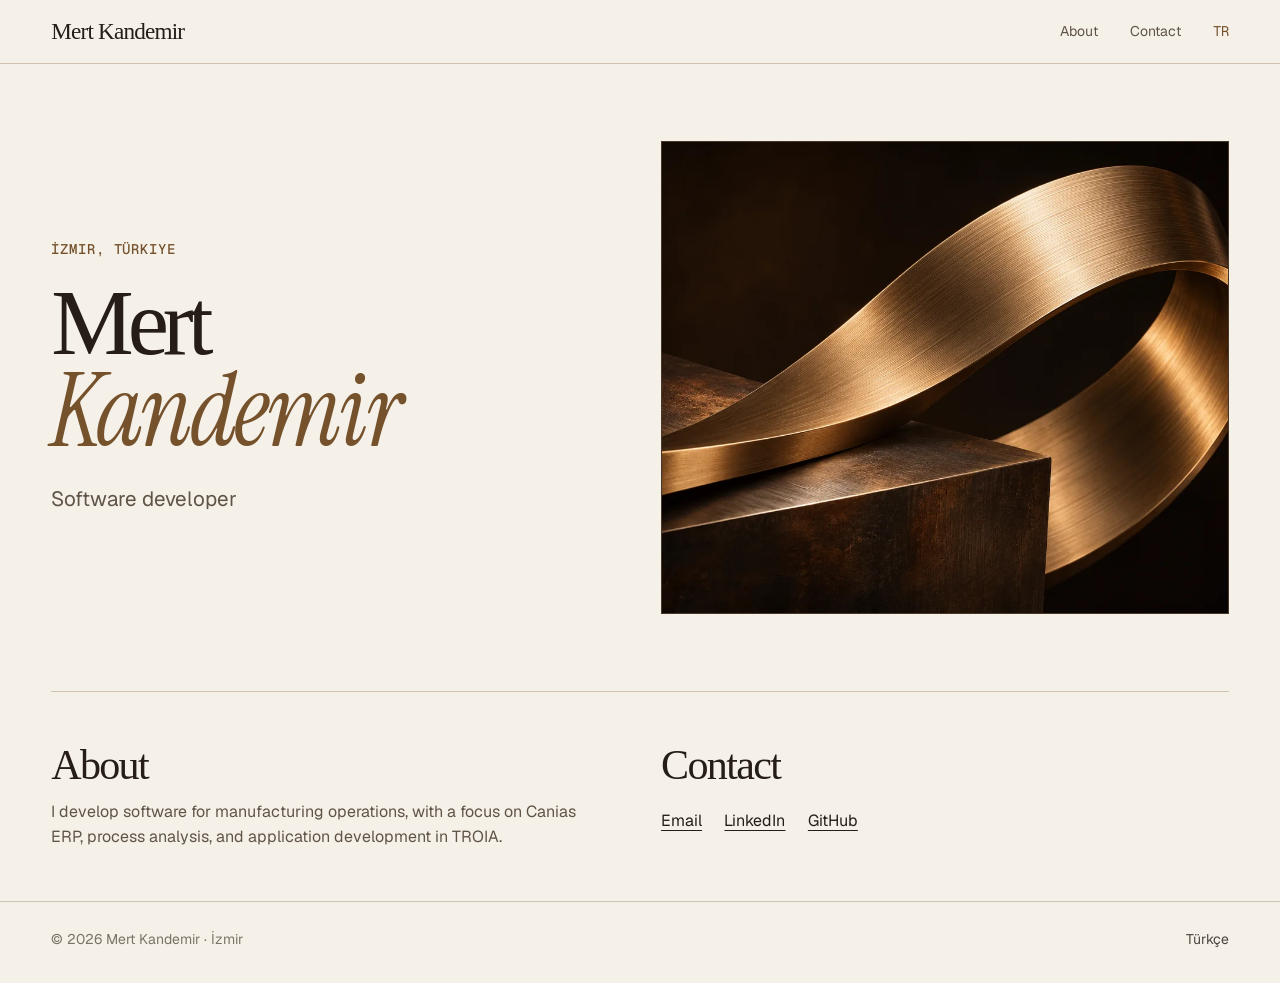
==== commit ae75fd98: "Simplify the personal homepage and remove technical writing" ====
--- a/en/index.html
+++ b/en/index.html
@@ -3,17 +3,17 @@
 <head>
 <meta charset="utf-8">
 <meta name="viewport" content="width=device-width, initial-scale=1, viewport-fit=cover">
-<title>Mert Kandemir | Manufacturing Software and TROIA</title>
-<meta name="description" content="Mert Kandemir’s technical writing on Canias ERP, TROIA, and manufacturing processes.">
-<meta name="theme-color" content="#171410">
+<title>Mert Kandemir | Personal Website</title>
+<meta name="description" content="Personal website of Mert Kandemir, a software developer based in İzmir.">
+<meta name="theme-color" content="#f5f1e9">
 <link rel="canonical" href="https://mkandemir.com.tr/en/">
 <link rel="alternate" hreflang="tr" href="https://mkandemir.com.tr/">
 <link rel="alternate" hreflang="en" href="https://mkandemir.com.tr/en/">
 <link rel="alternate" hreflang="x-default" href="https://mkandemir.com.tr/">
 <meta property="og:type" content="website">
 <meta property="og:site_name" content="Mert Kandemir">
-<meta property="og:title" content="Mert Kandemir | Manufacturing Software and TROIA">
-<meta property="og:description" content="Mert Kandemir’s technical writing on Canias ERP, TROIA, and manufacturing processes.">
+<meta property="og:title" content="Mert Kandemir | Personal Website">
+<meta property="og:description" content="Personal website of Mert Kandemir, a software developer based in İzmir.">
 <meta property="og:url" content="https://mkandemir.com.tr/en/">
 <meta property="og:image" content="https://mkandemir.com.tr/assets/og-home-en.jpg?v=9">
 <meta property="og:image:width" content="1200">
@@ -26,7 +26,7 @@
 <link rel="stylesheet" href="/assets/css/fonts.css?v=9">
 <link rel="stylesheet" href="/assets/css/site.css?v=9">
 <script>document.documentElement.classList.replace('no-js','js');</script>
-<link rel="stylesheet" href="/assets/css/home.css?v=3">
+<link rel="stylesheet" href="/assets/css/home.css?v=4">
 <script type="application/ld+json">{"@context": "https://schema.org", "@type": "Person", "name": "Mert Kandemir", "url": "https://mkandemir.com.tr/", "address": {"@type": "PostalAddress", "addressLocality": "İzmir", "addressCountry": "TR"}, "sameAs": ["https://github.com/mertkandemir", "https://www.linkedin.com/in/mert-kandemir-8798bb8b"]}</script>
 </head>
 <body class="home-page">
@@ -35,7 +35,6 @@
   <div class="home-wrap home-navigation">
     <a class="home-brand" href="/en/">Mert Kandemir</a>
     <nav aria-label="Main navigation">
-      <a href="#notlar">Technical Writing</a>
       <a href="#hakkimda">About</a>
       <a href="#iletisim">Contact</a>
       <a class="home-language" href="/" lang="tr" hreflang="tr">TR</a>
@@ -46,70 +45,29 @@
   <section class="home-hero" aria-labelledby="home-title">
     <div class="home-wrap home-hero-layout">
       <div class="home-hero-copy">
-        <p class="home-label">Canias ERP / TROIA</p>
-        <h1 id="home-title">Manufacturing software <em>and TROIA</em></h1>
-        <p class="home-intro">I work with production orders, bills of materials, and manufacturing costs. I write about the problems I encounter and how I approach them.</p>
-        <div class="home-actions">
-          <a class="home-button" href="#notlar">Read the technical notes</a>
-        </div>
+        <p class="home-label">İzmir, Türkiye</p>
+        <h1 id="home-title">Mert <em>Kandemir</em></h1>
+        <p class="home-role">Software developer</p>
       </div>
       <img class="home-art" src="/assets/bronze-study.webp" width="1200" height="800" fetchpriority="high" alt="">
     </div>
   </section>
 
-  <section class="home-section home-wrap" id="notlar" aria-labelledby="notes-title">
-    <div class="home-section-heading">
-      <h2 id="notes-title">Technical Writing</h2>
-      <p>Two examples of problems that come up when developing manufacturing software with Canias ERP.</p>
-    </div>
-    <div class="home-notes">
-      <article class="home-note">
-        <p class="home-label">TROIA</p>
-        <h3>Calculating the month-end date</h3>
-        <p>Set the default date range from today to the last day of the current month.</p>
-        <details>
-          <summary>Open example</summary>
-          <p>Use today as the start date. To find the end date, take the first day of the next month and subtract one day. The same approach works in leap years and when moving from December to January.</p>
-          <p class="home-example">10 February 2028 → 29 February 2028</p>
-        </details>
-      </article>
-      <article class="home-note">
-        <p class="home-label">Manufacturing / ERP</p>
-        <h3>Comparing production orders and bills of materials</h3>
-        <p>Identify quantity differences and missing lines when comparing planned components with a bill of materials.</p>
-        <details>
-          <summary>Open example</summary>
-          <p>Match components by material and variant. Convert quantities to a common unit before comparing them. Record any component present on only one side as a separate result.</p>
-          <p class="home-example">Bill of materials 4 units · Production order 5 units → 1 unit difference</p>
-        </details>
-      </article>
-    </div>
-  </section>
+  <div class="home-wrap home-profile">
+    <section id="hakkimda" aria-labelledby="about-title">
+      <h2 id="about-title">About</h2>
+      <p>I develop software for manufacturing operations, with a focus on Canias ERP, process analysis, and application development in TROIA.</p>
+    </section>
 
-  <section id="hakkimda" class="home-about" aria-labelledby="about-title">
-    <div class="home-section home-wrap home-about-layout">
-      <div>
-        <h2 id="about-title">About</h2>
-        <p class="home-about-name">Mert Kandemir</p>
-      </div>
-      <div class="home-about-copy">
-        <p>I’m a software developer based in İzmir. I analyse manufacturing processes in Canias ERP and build screens and workflows with TROIA.</p>
-        <p>I use this site to explain how I approach a problem, which details affect the outcome, and what I look out for during implementation.</p>
-      </div>
-    </div>
-  </section>
-
-  <section class="home-section home-wrap home-contact" id="iletisim" aria-labelledby="contact-title">
-    <div class="home-section-heading">
+    <section id="iletisim" aria-labelledby="contact-title">
       <h2 id="contact-title">Contact</h2>
-      <p>Get in touch if you’d like to discuss a note or share your perspective on an example.</p>
-    </div>
-    <ul class="home-contact-links">
-      <li><a class="home-link" href="#iletisim" data-mail="mertkandemir01|gmail.com">Email</a></li>
-      <li><a class="home-link" href="https://www.linkedin.com/in/mert-kandemir-8798bb8b">LinkedIn</a></li>
-      <li><a class="home-link" href="https://github.com/mertkandemir">GitHub</a></li>
-    </ul>
-  </section>
+      <ul class="home-contact-links">
+        <li><a href="#iletisim" data-mail="mertkandemir01|gmail.com">Email</a></li>
+        <li><a href="https://www.linkedin.com/in/mert-kandemir-8798bb8b">LinkedIn</a></li>
+        <li><a href="https://github.com/mertkandemir">GitHub</a></li>
+      </ul>
+    </section>
+  </div>
 </main>
 <footer><div class="wrap"><span>© 2026 Mert Kandemir · İzmir</span><span><a href="/" lang="tr">Türkçe</a></span></div></footer>
 <script src="/assets/js/site.js?v=9" defer></script>
--- a/assets/css/home.css
+++ b/assets/css/home.css
@@ -1,12 +1,9 @@
 .home-page {
   --home-ivory: #f5f1e9;
-  --home-dark: #171410;
-  --home-panel: #eee8dd;
-  --home-gold: #dac093;
-  --home-bronze: #795326;
-  --home-ink: #261e16;
-  --home-muted: #635849;
-  --home-rule: #d4c7b5;
+  --home-ink: #251d16;
+  --home-muted: #605447;
+  --home-bronze: #75522c;
+  --home-rule: #cfc2b1;
   --home-display: Georgia, "Times New Roman", serif;
 
   background: var(--home-ivory);
@@ -18,18 +15,12 @@
 
 .home-wrap,
 .home-page footer .wrap {
-  inline-size: min(76rem, 100% - clamp(2.5rem, 8vw, 9rem));
+  inline-size: min(74rem, 100% - clamp(2.5rem, 8vw, 8rem));
   margin-inline: auto;
 }
 
-.home-header,
-.home-hero {
-  background: var(--home-dark);
-  color: var(--home-ivory);
-}
-
-.home-header { border-block-end: 1px solid #46382a; }
 .home-page .skip { z-index: 2; }
+.home-header { border-block-end: 1px solid var(--home-rule); }
 
 .home-navigation,
 .home-navigation nav {
@@ -40,18 +31,22 @@
 
 .home-navigation {
   justify-content: space-between;
-  gap: .25rem 1.5rem;
-  padding-block: .65rem;
+  gap: .1rem 1.5rem;
+  padding-block: .6rem;
 }
 
-.home-navigation nav { gap: 0 clamp(.85rem, 2.9vw, 2rem); }
+.home-navigation nav { gap: 0 clamp(1rem, 3vw, 2rem); }
 
-.home-navigation a {
+.home-navigation a,
+.home-contact-links a {
   display: inline-flex;
   align-items: center;
   min-block-size: 2.75rem;
-  text-decoration: none;
 }
+
+.home-navigation a { text-decoration: none; }
+.home-navigation a:hover,
+.home-contact-links a:hover { color: var(--home-bronze); }
 
 .home-brand {
   font: 1.45rem/1.2 var(--home-display);
@@ -59,221 +54,101 @@
 }
 
 .home-navigation nav a {
+  color: var(--home-muted);
   font-size: .875rem;
-  color: #e2d4bd;
 }
 
-.home-navigation nav a:hover,
-.home-brand:hover { color: #fff; }
-
 .home-navigation .home-language {
+  color: var(--home-bronze);
   font-family: var(--mono);
-  color: var(--home-gold);
 }
 
-.home-page :is(a, summary):focus-visible {
+.home-page a:focus-visible {
   outline: 2px solid var(--home-bronze);
   outline-offset: 4px;
 }
 
-.home-page :is(.home-header, .home-hero) a:focus-visible {
-  outline-color: var(--home-gold);
-}
-
-.home-hero {
-  background: radial-gradient(ellipse at 85% 35%, #302218, transparent 65%), var(--home-dark);
-}
-
 .home-hero-layout {
   display: grid;
-  grid-template-columns: minmax(0, 1.45fr) minmax(0, 1fr);
+  grid-template-columns: minmax(0, 1fr) minmax(0, 1.04fr);
   align-items: center;
-  gap: clamp(1.5rem, 4vw, 4rem);
-  padding-block: clamp(2.75rem, 5.5vw, 5.25rem);
+  gap: clamp(2rem, 5vw, 5rem);
+  padding-block: clamp(2.5rem, 6vw, 6rem);
 }
 
 .home-label {
-  margin: 0 0 1rem;
+  margin: 0 0 1.25rem;
   color: var(--home-bronze);
   font: 500 .875rem/1.4 var(--mono);
   letter-spacing: .065em;
   text-transform: uppercase;
 }
 
-.home-hero .home-label { color: var(--home-gold); }
-
 .home-hero h1 {
   margin: 0;
-  font: 400 clamp(2.4rem, 1.45rem + 3.6vw, 5.7rem)/.99 var(--home-display);
-  letter-spacing: -.06em;
+  font: 400 clamp(3rem, 1.8rem + 5vw, 7.5rem)/.92 var(--home-display);
+  letter-spacing: -.065em;
   overflow-wrap: anywhere;
 }
 
 .home-hero h1 em {
   display: block;
-  color: var(--home-gold);
+  color: var(--home-bronze);
   font-size: 1.08em;
-  letter-spacing: -.015em;
+  letter-spacing: -.025em;
 }
 
-.home-intro {
-  max-inline-size: 48ch;
-  margin: 1.25rem 0 0;
-  color: #d6c8b7;
-  line-height: 1.7;
+.home-role {
+  margin: 1.5rem 0 0;
+  color: var(--home-muted);
+  font-size: clamp(1rem, .85rem + .55vw, 1.35rem);
 }
-
-.home-actions { margin-block-start: 1.35rem; }
-
-.home-button,
-.home-link {
-  display: inline-flex;
-  align-items: center;
-  min-block-size: 2.75rem;
-  font-weight: 550;
-  text-underline-offset: .3em;
-}
-
-.home-button {
-  padding: .6rem 1rem;
-  background: var(--home-gold);
-  color: var(--home-dark);
-  text-decoration: none;
-}
-
-.home-button:hover { background: #eddbba; }
-.home-link { color: var(--home-bronze); }
-.home-link:hover { color: var(--home-ink); }
 
 .home-art {
   display: block;
   inline-size: 100%;
   block-size: auto;
-  aspect-ratio: 7 / 5;
+  aspect-ratio: 6 / 5;
   object-fit: cover;
-  border: 1px solid #4e3e2e;
-  box-shadow: 0 1rem 2rem #100b0760;
+  border: 1px solid #49372a;
   background: #241b12;
 }
 
-.home-section { padding-block: clamp(2.65rem, 5vw, 4.65rem); }
-
-.home-section-heading,
-.home-about-layout {
+.home-profile {
   display: grid;
-  grid-template-columns: minmax(0, 1fr) minmax(0, .66fr);
-  align-items: end;
-  gap: .65rem 2rem;
+  grid-template-columns: minmax(0, 1fr) minmax(0, 1.04fr);
+  gap: 2rem clamp(2rem, 5vw, 5rem);
+  border-block-start: 1px solid var(--home-rule);
+  padding-block: clamp(2rem, 4vw, 3.75rem);
 }
 
-.home-section-heading { margin-block-end: 1.65rem; }
-
-.home-section-heading h2,
-.home-about h2,
-.home-note h3 {
-  margin: 0;
-  font-family: var(--home-display);
-  font-weight: 400;
-  letter-spacing: -.045em;
+.home-profile h2 {
+  margin: 0 0 .65rem;
+  font: 400 clamp(1.8rem, 1.35rem + 1.6vw, 3rem)/1.08 var(--home-display);
+  letter-spacing: -.04em;
 }
 
-.home-section-heading h2,
-.home-about h2 {
-  font-size: clamp(2.25rem, 1.45rem + 2.65vw, 4.6rem);
-  line-height: 1.05;
-}
-
-.home-section-heading p,
-.home-about-copy p,
-.home-note p:not(.home-label) {
+.home-profile p {
+  max-inline-size: 48ch;
   margin: 0;
   color: var(--home-muted);
 }
 
-.home-section-heading p { max-inline-size: 40ch; }
-
-.home-notes {
-  display: grid;
-  grid-template-columns: repeat(2, minmax(0, 1fr));
-  border-block: 1px solid var(--home-rule);
-}
-
-.home-note {
-  padding: 1.65rem clamp(1rem, 3vw, 2.6rem) 1.35rem 0;
-}
-
-.home-note + .home-note {
-  border-inline-start: 1px solid var(--home-rule);
-  padding-inline: clamp(1rem, 3vw, 2.6rem) 0;
-}
-
-.home-note h3 {
-  font-size: clamp(1.65rem, 1.2rem + 1.35vw, 2.65rem);
-  line-height: 1.15;
-  margin-block-end: .55rem;
-}
-
-.home-note details { margin-block-start: .5rem; }
-
-.home-note summary {
-  min-block-size: 2.75rem;
-  inline-size: fit-content;
-  max-inline-size: 100%;
-  padding-block: .55rem;
-  color: var(--home-bronze);
-  cursor: pointer;
-  font-weight: 550;
-}
-
-.home-note details[open] summary { margin-block-end: .45rem; }
-
-.home-note p.home-example {
-  margin-block-start: .65rem;
-  border-inline-start: 2px solid #ab895d;
-  padding-inline-start: .8rem;
-  color: var(--home-ink);
-  font-family: var(--mono);
-  font-size: .875rem;
-}
-
-.home-about { background: var(--home-panel); }
-.home-about-layout { align-items: start; }
-
-.home-about-name {
-  margin: .65rem 0 0;
-  color: var(--home-bronze);
-  font-weight: 550;
-}
-
-.home-about-copy p + p { margin-block-start: .8rem; }
-
 .home-contact-links {
   display: flex;
   flex-wrap: wrap;
-  gap: 0 1.5rem;
+  gap: 0 1.4rem;
   margin: 0;
   padding: 0;
   list-style: none;
 }
 
+.home-contact-links a { text-underline-offset: .28em; }
 .home-page footer { border-color: var(--home-rule); }
 
-@media (max-width: 49rem) {
-  .home-hero-layout { grid-template-columns: 1fr; gap: 2rem; }
+@media (max-width: 44rem) {
+  .home-hero-layout,
+  .home-profile { grid-template-columns: 1fr; }
+
   .home-art { aspect-ratio: 3 / 2; }
-  .home-section-heading,
-  .home-about-layout { grid-template-columns: 1fr; }
 }
-
-@media (max-width: 34rem) {
-  .home-navigation nav { flex-basis: 100%; }
-  .home-notes { grid-template-columns: 1fr; }
-
-  .home-note,
-  .home-note + .home-note { padding-inline: 0; }
-
-  .home-note + .home-note {
-    border-inline-start: 0;
-    border-block-start: 1px solid var(--home-rule);
-  }
-}
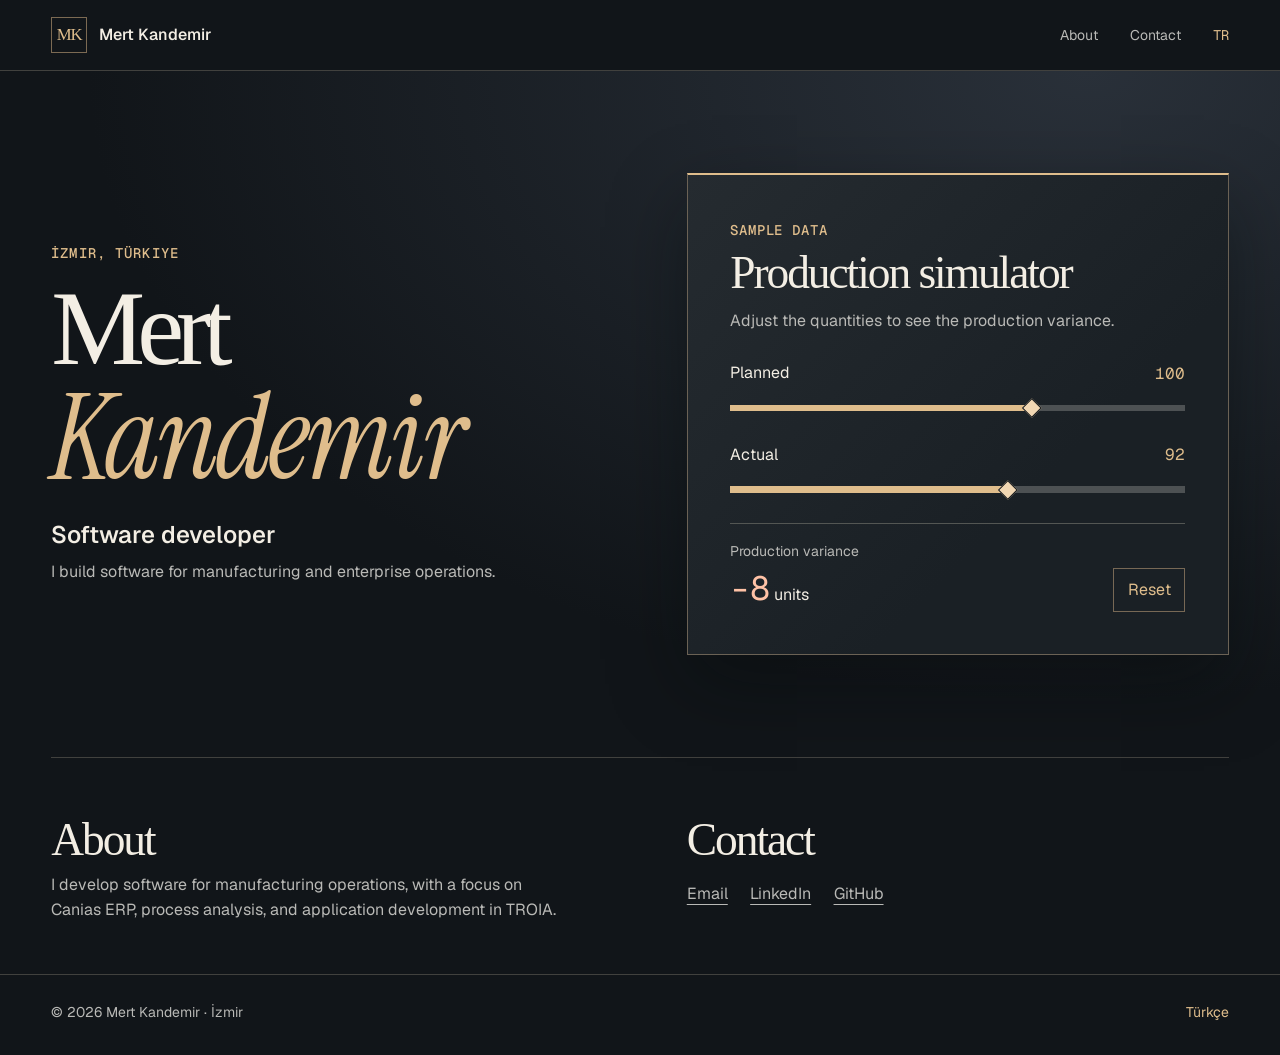
==== commit 049de42c: "Redesign personal homepage with interactive production simulator" ====
--- a/en/index.html
+++ b/en/index.html
@@ -5,7 +5,7 @@
 <meta name="viewport" content="width=device-width, initial-scale=1, viewport-fit=cover">
 <title>Mert Kandemir | Personal Website</title>
 <meta name="description" content="Personal website of Mert Kandemir, a software developer based in İzmir.">
-<meta name="theme-color" content="#f5f1e9">
+<meta name="theme-color" content="#111519">
 <link rel="canonical" href="https://mkandemir.com.tr/en/">
 <link rel="alternate" hreflang="tr" href="https://mkandemir.com.tr/">
 <link rel="alternate" hreflang="en" href="https://mkandemir.com.tr/en/">
@@ -26,14 +26,15 @@
 <link rel="stylesheet" href="/assets/css/fonts.css?v=9">
 <link rel="stylesheet" href="/assets/css/site.css?v=9">
 <script>document.documentElement.classList.replace('no-js','js');</script>
-<link rel="stylesheet" href="/assets/css/home.css?v=4">
+<link rel="stylesheet" href="/assets/css/home.css?v=5">
+<script src="/assets/js/production-demo.js?v=1" defer></script>
 <script type="application/ld+json">{"@context": "https://schema.org", "@type": "Person", "name": "Mert Kandemir", "url": "https://mkandemir.com.tr/", "address": {"@type": "PostalAddress", "addressLocality": "İzmir", "addressCountry": "TR"}, "sameAs": ["https://github.com/mertkandemir", "https://www.linkedin.com/in/mert-kandemir-8798bb8b"]}</script>
 </head>
 <body class="home-page">
 <a class="skip" href="#main">Skip to content</a>
 <header class="home-header">
   <div class="home-wrap home-navigation">
-    <a class="home-brand" href="/en/">Mert Kandemir</a>
+    <a class="home-brand" href="/en/"><span aria-hidden="true">MK</span>Mert Kandemir</a>
     <nav aria-label="Main navigation">
       <a href="#hakkimda">About</a>
       <a href="#iletisim">Contact</a>
@@ -48,8 +49,35 @@
         <p class="home-label">İzmir, Türkiye</p>
         <h1 id="home-title">Mert <em>Kandemir</em></h1>
         <p class="home-role">Software developer</p>
+        <p class="home-specialty">I build software for manufacturing and enterprise operations.</p>
       </div>
-      <img class="home-art" src="/assets/bronze-study.webp" width="1200" height="800" fetchpriority="high" alt="">
+      <section class="production-demo" aria-labelledby="production-title">
+        <div class="production-heading">
+          <span class="production-sample">Sample data</span>
+          <h2 id="production-title">Production simulator</h2>
+          <p>Adjust the quantities to see the production variance.</p>
+        </div>
+        <form data-production-demo>
+          <fieldset disabled>
+            <div class="production-control">
+              <label for="production-plan">Planned</label>
+              <span class="production-quantity" data-plan>100</span>
+              <input id="production-plan" name="plan" type="range" min="0" max="150" value="100">
+            </div>
+            <div class="production-control">
+              <label for="production-actual">Actual</label>
+              <span class="production-quantity" data-actual>92</span>
+              <input id="production-actual" name="actual" type="range" min="0" max="150" value="92">
+            </div>
+            <div class="production-result">
+              <label for="production-difference">Production variance</label>
+              <div><output id="production-difference" for="production-plan production-actual">−8</output> <span>units</span></div>
+              <button type="reset">Reset</button>
+            </div>
+          </fieldset>
+        </form>
+        <noscript><p>Enable JavaScript to use the simulator.</p></noscript>
+      </section>
     </div>
   </section>
 
--- a/assets/css/home.css
+++ b/assets/css/home.css
@@ -1,25 +1,33 @@
 .home-page {
-  --home-ivory: #f5f1e9;
-  --home-ink: #251d16;
-  --home-muted: #605447;
-  --home-bronze: #75522c;
-  --home-rule: #cfc2b1;
+  --home-background: #111519;
+  --home-panel: #1a2025;
+  --home-ink: #f3eee4;
+  --home-muted: #b9b9b6;
+  --home-gold: #dfbd8c;
+  --home-rule: #41413e;
   --home-display: Georgia, "Times New Roman", serif;
 
-  background: var(--home-ivory);
+  color-scheme: dark;
+  background: var(--home-background);
   color: var(--home-ink);
   font-size: 1rem;
 }
 
 .home-page::before { content: none; }
+.home-page ::selection { background: var(--home-gold); color: var(--home-background); }
 
 .home-wrap,
 .home-page footer .wrap {
-  inline-size: min(74rem, 100% - clamp(2.5rem, 8vw, 8rem));
+  inline-size: min(76rem, 100% - clamp(2rem, 8vw, 8rem));
   margin-inline: auto;
 }
 
-.home-page .skip { z-index: 2; }
+.home-page .skip {
+  z-index: 2;
+  background: var(--home-gold);
+  color: var(--home-background);
+}
+
 .home-header { border-block-end: 1px solid var(--home-rule); }
 
 .home-navigation,
@@ -31,8 +39,8 @@
 
 .home-navigation {
   justify-content: space-between;
-  gap: .1rem 1.5rem;
-  padding-block: .6rem;
+  gap: .15rem 1.5rem;
+  padding-block: .8rem;
 }
 
 .home-navigation nav { gap: 0 clamp(1rem, 3vw, 2rem); }
@@ -45,94 +53,228 @@
 }
 
 .home-navigation a { text-decoration: none; }
+
+.home-brand {
+  gap: .75rem;
+  font-weight: 550;
+}
+
+.home-brand span {
+  display: grid;
+  place-items: center;
+  inline-size: 2.25rem;
+  aspect-ratio: 1;
+  border: 1px solid #7c6a53;
+  color: var(--home-gold);
+  font: 1.05rem var(--home-display);
+  letter-spacing: -.06em;
+}
+
+.home-navigation nav a,
+.home-contact-links a { color: var(--home-muted); }
+
+.home-navigation nav a { font-size: .875rem; }
+
+.home-navigation .home-language {
+  color: var(--home-gold);
+  font-family: var(--mono);
+}
+
 .home-navigation a:hover,
-.home-contact-links a:hover { color: var(--home-bronze); }
-
-.home-brand {
-  font: 1.45rem/1.2 var(--home-display);
-  letter-spacing: -.035em;
-}
-
-.home-navigation nav a {
+.home-contact-links a:hover { color: var(--home-gold); }
+
+.home-page :is(a, button, input):focus-visible {
+  outline: 2px solid var(--home-gold);
+  outline-offset: 4px;
+}
+
+.home-hero {
+  background: radial-gradient(ellipse at 85% 0%, #293039, transparent 65%);
+}
+
+.home-hero-layout {
+  display: grid;
+  grid-template-columns: minmax(0, 1fr) minmax(0, .97fr);
+  align-items: center;
+  gap: clamp(2.5rem, 6vw, 6rem);
+  padding-block: clamp(3rem, 8vw, 7rem);
+}
+
+.home-label {
+  margin: 0 0 1.3rem;
+  color: var(--home-gold);
+  font: 500 .875rem/1.4 var(--mono);
+  letter-spacing: .08em;
+  text-transform: uppercase;
+}
+
+.home-hero h1 {
+  margin: 0;
+  font: 400 clamp(3.1rem, 1.8rem + 6vw, 7.55rem)/.85 var(--home-display);
+  letter-spacing: -.075em;
+  overflow-wrap: anywhere;
+}
+
+.home-hero h1 em {
+  display: block;
+  margin-block-start: .12em;
+  color: var(--home-gold);
+  font-size: 1.12em;
+  letter-spacing: -.025em;
+}
+
+.home-role {
+  margin: 1.7rem 0 .3rem;
+  font-size: clamp(1.1rem, .98rem + .65vw, 1.55rem);
+  font-weight: 550;
+}
+
+.home-specialty,
+.home-profile p {
+  margin: 0;
+  color: var(--home-muted);
+}
+
+.production-demo {
+  min-inline-size: 0;
+  border: 1px solid #6b6255;
+  border-block-start: 2px solid var(--home-gold);
+  padding: clamp(1.1rem, 3.4vw, 2.65rem);
+  background: linear-gradient(135deg, #252b30, var(--home-panel) 65%);
+  box-shadow: 0 1.8rem 4.5rem #06090b65;
+}
+
+.production-heading {
+  margin-block-end: 1.65rem;
+}
+
+.production-sample {
+  color: var(--home-gold);
+  font: 500 .875rem/1.4 var(--mono);
+  letter-spacing: .06em;
+  text-transform: uppercase;
+}
+
+.production-heading h2,
+.home-profile h2 {
+  margin: .45rem 0;
+  font: 400 clamp(1.85rem, 1.4rem + 1.8vw, 3.15rem)/1.05 var(--home-display);
+  letter-spacing: -.045em;
+}
+
+.production-heading p {
+  margin: .65rem 0 0;
+  color: var(--home-muted);
+}
+
+.production-demo fieldset {
+  min-inline-size: 0;
+  margin: 0;
+  padding: 0;
+  border: 0;
+}
+
+.production-control {
+  display: grid;
+  grid-template-columns: 1fr auto;
+  align-items: center;
+  gap: 0 1rem;
+  margin-block-end: .75rem;
+}
+
+.production-quantity {
+  color: var(--home-gold);
+  font: 1rem var(--mono);
+}
+
+.production-control input {
+  --level: 0%;
+  display: block;
+  grid-column: 1 / -1;
+  appearance: none;
+  inline-size: 100%;
+  block-size: 2.75rem;
+  margin: 0;
+  border-radius: 0;
+  background: transparent;
+  accent-color: var(--home-gold);
+  cursor: pointer;
+}
+
+.production-control input::-webkit-slider-runnable-track {
+  block-size: .4rem;
+  background: linear-gradient(to right, var(--home-gold) var(--level), #4d5153 var(--level));
+}
+
+.production-control input::-moz-range-track {
+  block-size: .4rem;
+  background: linear-gradient(to right, var(--home-gold) var(--level), #4d5153 var(--level));
+}
+
+.production-control input::-webkit-slider-thumb {
+  appearance: none;
+  inline-size: .85rem;
+  block-size: .85rem;
+  margin-block-start: -.225rem;
+  border: 1px solid var(--home-background);
+  background: #f1d7b3;
+  transform: rotate(45deg);
+}
+
+.production-control input::-moz-range-thumb {
+  inline-size: .85rem;
+  block-size: .85rem;
+  border: 1px solid var(--home-background);
+  border-radius: 0;
+  background: #f1d7b3;
+  transform: rotate(45deg);
+}
+
+.production-result {
+  display: grid;
+  grid-template-columns: minmax(0, 1fr) auto;
+  align-items: center;
+  gap: .3rem 1rem;
+  border-block-start: 1px solid #535653;
+  padding-block-start: 1rem;
+}
+
+.production-result label {
+  grid-column: 1 / -1;
   color: var(--home-muted);
   font-size: .875rem;
 }
 
-.home-navigation .home-language {
-  color: var(--home-bronze);
-  font-family: var(--mono);
-}
-
-.home-page a:focus-visible {
-  outline: 2px solid var(--home-bronze);
-  outline-offset: 4px;
-}
-
-.home-hero-layout {
-  display: grid;
-  grid-template-columns: minmax(0, 1fr) minmax(0, 1.04fr);
-  align-items: center;
-  gap: clamp(2rem, 5vw, 5rem);
-  padding-block: clamp(2.5rem, 6vw, 6rem);
-}
-
-.home-label {
-  margin: 0 0 1.25rem;
-  color: var(--home-bronze);
-  font: 500 .875rem/1.4 var(--mono);
-  letter-spacing: .065em;
-  text-transform: uppercase;
-}
-
-.home-hero h1 {
-  margin: 0;
-  font: 400 clamp(3rem, 1.8rem + 5vw, 7.5rem)/.92 var(--home-display);
-  letter-spacing: -.065em;
-  overflow-wrap: anywhere;
-}
-
-.home-hero h1 em {
-  display: block;
-  color: var(--home-bronze);
-  font-size: 1.08em;
-  letter-spacing: -.025em;
-}
-
-.home-role {
-  margin: 1.5rem 0 0;
-  color: var(--home-muted);
-  font-size: clamp(1rem, .85rem + .55vw, 1.35rem);
-}
-
-.home-art {
-  display: block;
-  inline-size: 100%;
-  block-size: auto;
-  aspect-ratio: 6 / 5;
-  object-fit: cover;
-  border: 1px solid #49372a;
-  background: #241b12;
-}
+.production-result output {
+  color: var(--home-ink);
+  font: 2.1rem/1 var(--mono);
+}
+
+.production-result output[data-result="-1"] { color: #ffc2a6; }
+.production-result output[data-result="1"] { color: #c7e4bb; }
+
+.production-result button {
+  align-self: end;
+  min-block-size: 2.75rem;
+  border: 1px solid #776855;
+  padding-inline: .85rem;
+  background: transparent;
+  color: var(--home-gold);
+  font: inherit;
+  cursor: pointer;
+}
+
+.production-result button:hover { background: #dfbd8c14; }
 
 .home-profile {
   display: grid;
-  grid-template-columns: minmax(0, 1fr) minmax(0, 1.04fr);
-  gap: 2rem clamp(2rem, 5vw, 5rem);
+  grid-template-columns: minmax(0, 1fr) minmax(0, .97fr);
+  gap: 2rem clamp(2.5rem, 6vw, 6rem);
   border-block-start: 1px solid var(--home-rule);
   padding-block: clamp(2rem, 4vw, 3.75rem);
 }
 
-.home-profile h2 {
-  margin: 0 0 .65rem;
-  font: 400 clamp(1.8rem, 1.35rem + 1.6vw, 3rem)/1.08 var(--home-display);
-  letter-spacing: -.04em;
-}
-
-.home-profile p {
-  max-inline-size: 48ch;
-  margin: 0;
-  color: var(--home-muted);
-}
+.home-profile p { max-inline-size: 46ch; }
 
 .home-contact-links {
   display: flex;
@@ -143,12 +285,17 @@
   list-style: none;
 }
 
-.home-contact-links a { text-underline-offset: .28em; }
-.home-page footer { border-color: var(--home-rule); }
-
-@media (max-width: 44rem) {
+.home-contact-links a { text-underline-offset: .3em; }
+.home-page footer { border-color: var(--home-rule); color: var(--home-muted); }
+.home-page footer a { color: var(--home-gold); }
+
+@media (max-width: 48rem) {
   .home-hero-layout,
   .home-profile { grid-template-columns: 1fr; }
 
-  .home-art { aspect-ratio: 3 / 2; }
-}
+  .home-hero-layout { padding-block: 2.75rem 3rem; }
+}
+
+@media (forced-colors: active) {
+  .production-control input { appearance: auto; }
+}
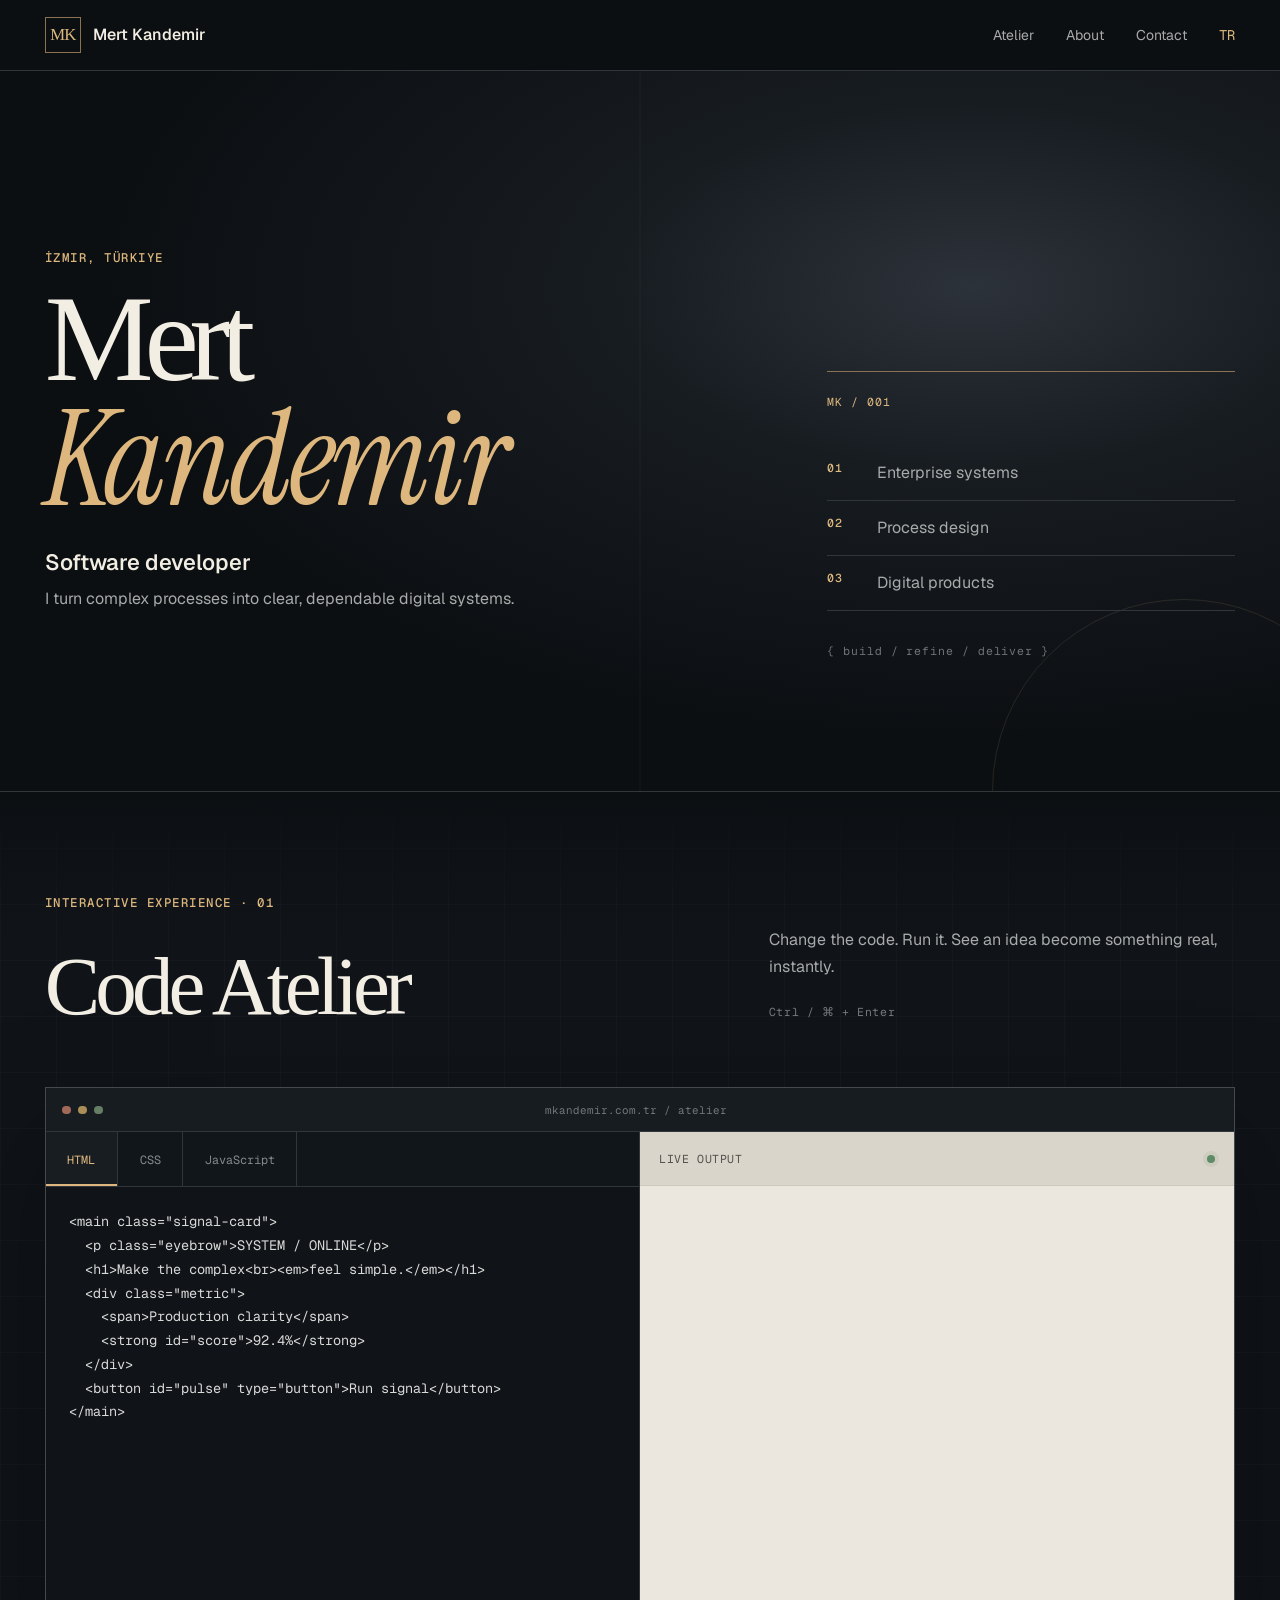
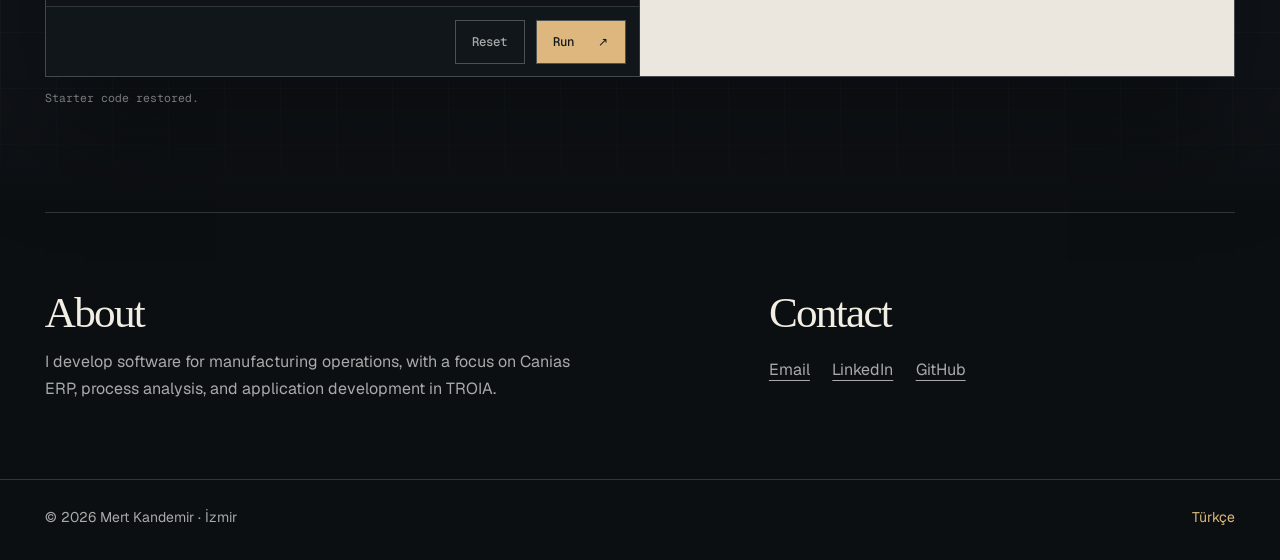
==== commit db8e58d7: "feat: turn homepage into an interactive code atelier" ====
--- a/en/index.html
+++ b/en/index.html
@@ -26,8 +26,8 @@
 <link rel="stylesheet" href="/assets/css/fonts.css?v=9">
 <link rel="stylesheet" href="/assets/css/site.css?v=9">
 <script>document.documentElement.classList.replace('no-js','js');</script>
-<link rel="stylesheet" href="/assets/css/home.css?v=5">
-<script src="/assets/js/production-demo.js?v=1" defer></script>
+<link rel="stylesheet" href="/assets/css/home.css?v=6">
+<script src="/assets/js/code-atelier.js?v=1" defer></script>
 <script type="application/ld+json">{"@context": "https://schema.org", "@type": "Person", "name": "Mert Kandemir", "url": "https://mkandemir.com.tr/", "address": {"@type": "PostalAddress", "addressLocality": "İzmir", "addressCountry": "TR"}, "sameAs": ["https://github.com/mertkandemir", "https://www.linkedin.com/in/mert-kandemir-8798bb8b"]}</script>
 </head>
 <body class="home-page">
@@ -36,6 +36,7 @@
   <div class="home-wrap home-navigation">
     <a class="home-brand" href="/en/"><span aria-hidden="true">MK</span>Mert Kandemir</a>
     <nav aria-label="Main navigation">
+      <a href="#atelier">Atelier</a>
       <a href="#hakkimda">About</a>
       <a href="#iletisim">Contact</a>
       <a class="home-language" href="/" lang="tr" hreflang="tr">TR</a>
@@ -49,35 +50,66 @@
         <p class="home-label">İzmir, Türkiye</p>
         <h1 id="home-title">Mert <em>Kandemir</em></h1>
         <p class="home-role">Software developer</p>
-        <p class="home-specialty">I build software for manufacturing and enterprise operations.</p>
+        <p class="home-specialty">I turn complex processes into clear, dependable digital systems.</p>
       </div>
-      <section class="production-demo" aria-labelledby="production-title">
-        <div class="production-heading">
-          <span class="production-sample">Sample data</span>
-          <h2 id="production-title">Production simulator</h2>
-          <p>Adjust the quantities to see the production variance.</p>
+      <aside class="home-manifest" aria-label="Software developer">
+        <span>MK / 001</span>
+        <ol>
+          <li><b>01</b>Enterprise systems</li>
+          <li><b>02</b>Process design</li>
+          <li><b>03</b>Digital products</li>
+        </ol>
+        <p aria-hidden="true">&#123; build / refine / deliver &#125;</p>
+      </aside>
+    </div>
+  </section>
+
+  <section class="atelier-section" id="atelier" aria-labelledby="atelier-title" data-code-atelier
+    data-updated="Output updated." data-reset-done="Starter code restored.">
+    <div class="home-wrap">
+      <header class="atelier-intro">
+        <p>Interactive experience · 01</p>
+        <h2 id="atelier-title">Code Atelier</h2>
+        <div>
+          <p>Change the code. Run it. See an idea become something real, instantly.</p>
+          <span>Ctrl / ⌘ + Enter</span>
         </div>
-        <form data-production-demo>
-          <fieldset disabled>
-            <div class="production-control">
-              <label for="production-plan">Planned</label>
-              <span class="production-quantity" data-plan>100</span>
-              <input id="production-plan" name="plan" type="range" min="0" max="150" value="100">
+      </header>
+
+      <div class="atelier-window">
+        <div class="atelier-bar" aria-hidden="true"><i></i><i></i><i></i><span>mkandemir.com.tr / atelier</span></div>
+        <div class="atelier-grid">
+          <div class="atelier-editor">
+            <div class="atelier-tabs" role="tablist" aria-label="Code editor">
+              <button id="tab-html" type="button" role="tab" aria-selected="true" aria-controls="panel-html" data-language="html">HTML</button>
+              <button id="tab-css" type="button" role="tab" aria-selected="false" aria-controls="panel-css" data-language="css" tabindex="-1">CSS</button>
+              <button id="tab-js" type="button" role="tab" aria-selected="false" aria-controls="panel-js" data-language="js" tabindex="-1">JavaScript</button>
             </div>
-            <div class="production-control">
-              <label for="production-actual">Actual</label>
-              <span class="production-quantity" data-actual>92</span>
-              <input id="production-actual" name="actual" type="range" min="0" max="150" value="92">
+            <div class="atelier-panel" id="panel-html" role="tabpanel" aria-labelledby="tab-html">
+              <label class="sr-only" for="atelier-html">HTML</label>
+              <textarea id="atelier-html" name="html" spellcheck="false" autocomplete="off" autocapitalize="off" data-code-input></textarea>
             </div>
-            <div class="production-result">
-              <label for="production-difference">Production variance</label>
-              <div><output id="production-difference" for="production-plan production-actual">−8</output> <span>units</span></div>
-              <button type="reset">Reset</button>
+            <div class="atelier-panel" id="panel-css" role="tabpanel" aria-labelledby="tab-css" hidden>
+              <label class="sr-only" for="atelier-css">CSS</label>
+              <textarea id="atelier-css" name="css" spellcheck="false" autocomplete="off" autocapitalize="off" data-code-input></textarea>
             </div>
-          </fieldset>
-        </form>
-        <noscript><p>Enable JavaScript to use the simulator.</p></noscript>
-      </section>
+            <div class="atelier-panel" id="panel-js" role="tabpanel" aria-labelledby="tab-js" hidden>
+              <label class="sr-only" for="atelier-js">JavaScript</label>
+              <textarea id="atelier-js" name="js" spellcheck="false" autocomplete="off" autocapitalize="off" data-code-input></textarea>
+            </div>
+            <div class="atelier-actions">
+              <button class="atelier-reset" type="button" data-reset>Reset</button>
+              <button class="atelier-run" type="button" data-run>Run<span aria-hidden="true">↗</span></button>
+            </div>
+          </div>
+          <div class="atelier-preview">
+            <div class="atelier-preview-title"><span>Live output</span><i aria-hidden="true"></i></div>
+            <iframe title="Live output" sandbox="allow-scripts" data-preview></iframe>
+          </div>
+        </div>
+      </div>
+      <p class="atelier-status" role="status" aria-live="polite" data-status></p>
+      <noscript><p>Enable JavaScript to use the Code Atelier.</p></noscript>
     </div>
   </section>
 
--- a/assets/css/home.css
+++ b/assets/css/home.css
@@ -1,12 +1,12 @@
 .home-page {
-  --home-background: #111519;
-  --home-panel: #1a2025;
+  --home-background: #0c0f12;
+  --home-panel: #14191e;
   --home-ink: #f3eee4;
-  --home-muted: #b9b9b6;
-  --home-gold: #dfbd8c;
-  --home-rule: #41413e;
+  --home-muted: #a8aaa9;
+  --home-gold: #ddb77d;
+  --home-gold-soft: #8b7352;
+  --home-rule: #31363a;
   --home-display: Georgia, "Times New Roman", serif;
-
   color-scheme: dark;
   background: var(--home-background);
   color: var(--home-ink);
@@ -15,287 +15,112 @@
 
 .home-page::before { content: none; }
 .home-page ::selection { background: var(--home-gold); color: var(--home-background); }
-
 .home-wrap,
-.home-page footer .wrap {
-  inline-size: min(76rem, 100% - clamp(2rem, 8vw, 8rem));
-  margin-inline: auto;
-}
-
-.home-page .skip {
-  z-index: 2;
-  background: var(--home-gold);
-  color: var(--home-background);
-}
-
+.home-page footer .wrap { inline-size: min(82rem, 100% - clamp(2rem, 7vw, 8rem)); margin-inline: auto; }
+.home-page .skip { z-index: 5; background: var(--home-gold); color: var(--home-background); }
 .home-header { border-block-end: 1px solid var(--home-rule); }
-
 .home-navigation,
-.home-navigation nav {
-  display: flex;
-  flex-wrap: wrap;
-  align-items: center;
-}
-
-.home-navigation {
-  justify-content: space-between;
-  gap: .15rem 1.5rem;
-  padding-block: .8rem;
-}
-
-.home-navigation nav { gap: 0 clamp(1rem, 3vw, 2rem); }
-
+.home-navigation nav { display: flex; flex-wrap: wrap; align-items: center; }
+.home-navigation { justify-content: space-between; gap: .15rem 1.5rem; padding-block: .8rem; }
+.home-navigation nav { gap: 0 clamp(.75rem, 2.5vw, 2rem); }
 .home-navigation a,
-.home-contact-links a {
-  display: inline-flex;
-  align-items: center;
-  min-block-size: 2.75rem;
-}
-
+.home-contact-links a { display: inline-flex; align-items: center; min-block-size: 2.75rem; }
 .home-navigation a { text-decoration: none; }
-
-.home-brand {
-  gap: .75rem;
-  font-weight: 550;
-}
-
-.home-brand span {
-  display: grid;
-  place-items: center;
-  inline-size: 2.25rem;
-  aspect-ratio: 1;
-  border: 1px solid #7c6a53;
-  color: var(--home-gold);
-  font: 1.05rem var(--home-display);
-  letter-spacing: -.06em;
-}
-
+.home-brand { gap: .75rem; font-weight: 550; }
+.home-brand span { display: grid; place-items: center; inline-size: 2.25rem; aspect-ratio: 1; border: 1px solid var(--home-gold-soft); color: var(--home-gold); font: 1.05rem var(--home-display); letter-spacing: -.06em; }
 .home-navigation nav a,
 .home-contact-links a { color: var(--home-muted); }
-
 .home-navigation nav a { font-size: .875rem; }
-
-.home-navigation .home-language {
-  color: var(--home-gold);
-  font-family: var(--mono);
-}
-
+.home-navigation .home-language { color: var(--home-gold); font-family: var(--mono); }
 .home-navigation a:hover,
 .home-contact-links a:hover { color: var(--home-gold); }
+.home-page :is(a, button, textarea, iframe):focus-visible { outline: 2px solid var(--home-gold); outline-offset: 3px; }
 
-.home-page :is(a, button, input):focus-visible {
-  outline: 2px solid var(--home-gold);
-  outline-offset: 4px;
-}
+.home-hero { position: relative; overflow: hidden; border-block-end: 1px solid var(--home-rule); background: linear-gradient(90deg, transparent 49.92%, #ffffff09 50%, transparent 50.08%), radial-gradient(ellipse at 76% 30%, #2c3239 0%, #171c21 26%, transparent 63%); }
+.home-hero::after { position: absolute; inset: auto -6rem -12rem auto; inline-size: 24rem; aspect-ratio: 1; border: 1px solid #ddb77d20; border-radius: 50%; content: ""; }
+.home-hero-layout { position: relative; z-index: 1; display: grid; grid-template-columns: minmax(0, 1.25fr) minmax(18rem, .75fr); align-items: center; gap: clamp(3rem, 8vw, 8rem); min-block-size: min(45rem, calc(100svh - 4.5rem)); padding-block: clamp(4rem, 9vw, 8rem); }
+.home-label,
+.atelier-intro > p { margin: 0 0 1.4rem; color: var(--home-gold); font: 500 .78rem/1.4 var(--mono); letter-spacing: .12em; text-transform: uppercase; }
+.home-hero h1 { margin: 0; font: 400 clamp(4rem, 2.05rem + 7vw, 8.8rem)/.82 var(--home-display); letter-spacing: -.075em; overflow-wrap: anywhere; }
+.home-hero h1 em { display: block; margin-block-start: .12em; color: var(--home-gold); font-size: 1.08em; letter-spacing: -.025em; }
+.home-role { margin: 2rem 0 .35rem; font-size: clamp(1.05rem, .9rem + .6vw, 1.45rem); font-weight: 550; }
+.home-specialty,
+.home-profile p { margin: 0; color: var(--home-muted); }
+.home-specialty { max-inline-size: 43ch; line-height: 1.65; }
+.home-manifest { align-self: end; margin-block-end: 1rem; border-block-start: 1px solid var(--home-gold-soft); padding-block-start: 1rem; }
+.home-manifest > span,
+.home-manifest b,
+.home-manifest > p { color: var(--home-gold); font: .72rem/1.4 var(--mono); letter-spacing: .08em; }
+.home-manifest ol { margin: 2rem 0; padding: 0; list-style: none; }
+.home-manifest li { display: grid; grid-template-columns: 2.3rem 1fr; gap: .8rem; border-block-end: 1px solid var(--home-rule); padding-block: .9rem; color: var(--home-muted); }
+.home-manifest b { font-weight: 500; }
+.home-manifest > p { margin: 0; color: #6f7476; }
 
-.home-hero {
-  background: radial-gradient(ellipse at 85% 0%, #293039, transparent 65%);
-}
+.atelier-section { position: relative; padding-block: clamp(4rem, 8vw, 8rem); background: linear-gradient(#ffffff05 1px, transparent 1px), linear-gradient(90deg, #ffffff05 1px, transparent 1px), #101419; background-size: 3.5rem 3.5rem; }
+.atelier-section::before { position: absolute; inset: 0; background: linear-gradient(180deg, var(--home-background), transparent 14%, transparent 86%, var(--home-background)); content: ""; pointer-events: none; }
+.atelier-section .home-wrap { position: relative; }
+.atelier-intro { display: grid; grid-template-columns: minmax(0, 1fr) minmax(18rem, .75fr); align-items: end; gap: 1rem clamp(3rem, 8vw, 8rem); margin-block-end: clamp(2rem, 5vw, 4rem); }
+.atelier-intro > p { grid-column: 1 / -1; margin-block-end: 0; }
+.atelier-intro h2 { margin: 0; font: 400 clamp(3.1rem, 2rem + 4vw, 6.7rem)/.88 var(--home-display); letter-spacing: -.06em; }
+.atelier-intro div > p { margin: 0 0 1.1rem; color: var(--home-muted); line-height: 1.65; }
+.atelier-intro div > span { color: #747a7c; font: .72rem var(--mono); letter-spacing: .05em; }
+.atelier-window { overflow: hidden; border: 1px solid #45494c; background: #101418; box-shadow: 0 3rem 7rem #00000066; }
+.atelier-bar { display: flex; align-items: center; gap: .45rem; min-block-size: 2.75rem; border-block-end: 1px solid var(--home-rule); padding-inline: 1rem; background: #171c21; }
+.atelier-bar i { inline-size: .55rem; aspect-ratio: 1; border-radius: 50%; background: #52575a; }
+.atelier-bar i:nth-child(1) { background: #a16959; }
+.atelier-bar i:nth-child(2) { background: #aa8e58; }
+.atelier-bar i:nth-child(3) { background: #657e64; }
+.atelier-bar span { margin-inline: auto; padding-inline-end: 3.5rem; color: #727779; font: .68rem var(--mono); }
+.atelier-grid { display: grid; grid-template-columns: minmax(0, 1fr) minmax(0, 1fr); min-block-size: 34rem; }
+.atelier-editor { display: grid; grid-template-rows: auto minmax(0, 1fr) auto; min-inline-size: 0; border-inline-end: 1px solid var(--home-rule); }
+.atelier-tabs { display: flex; overflow-x: auto; border-block-end: 1px solid var(--home-rule); background: #11161a; }
+.atelier-tabs button { min-block-size: 3.35rem; border: 0; border-inline-end: 1px solid var(--home-rule); padding-inline: 1.35rem; background: transparent; color: #858a8c; font: .74rem var(--mono); cursor: pointer; }
+.atelier-tabs button[aria-selected="true"] { box-shadow: inset 0 -2px var(--home-gold); background: #181d22; color: var(--home-gold); }
+.atelier-panel { min-block-size: 0; }
+.atelier-panel[hidden] { display: none; }
+.atelier-panel textarea { display: block; inline-size: 100%; block-size: 100%; min-block-size: 26rem; resize: none; border: 0; padding: 1.45rem; background: #101418; color: #d9dad8; font: .85rem/1.75 var(--mono); tab-size: 2; caret-color: var(--home-gold); }
+.atelier-panel textarea:focus { outline-offset: -3px; }
+.atelier-actions { display: flex; justify-content: flex-end; gap: .65rem; border-block-start: 1px solid var(--home-rule); padding: .8rem; background: #11161a; }
+.atelier-actions button { min-block-size: 2.75rem; border: 1px solid #4c5154; padding-inline: 1.05rem; font: 500 .78rem var(--mono); cursor: pointer; }
+.atelier-reset { background: transparent; color: var(--home-muted); }
+.atelier-run { display: inline-flex; align-items: center; gap: 1.5rem; background: var(--home-gold); color: #111519; }
+.atelier-run:hover { background: #f0ca90; }
+.atelier-preview { display: grid; grid-template-rows: auto minmax(0, 1fr); min-inline-size: 0; background: #ebe7de; }
+.atelier-preview-title { display: flex; align-items: center; justify-content: space-between; min-block-size: 3.35rem; border-block-end: 1px solid #cdc8bd; padding-inline: 1.2rem; background: #dad5ca; color: #52514e; font: .72rem var(--mono); letter-spacing: .05em; text-transform: uppercase; }
+.atelier-preview-title i { inline-size: .5rem; aspect-ratio: 1; border-radius: 50%; background: #5d8c66; box-shadow: 0 0 0 .25rem #5d8c661c; }
+.atelier-preview iframe { inline-size: 100%; block-size: 100%; min-block-size: 30rem; border: 0; background: #ebe7de; }
+.atelier-status { min-block-size: 1.2rem; margin: .8rem 0 0; color: #747a7c; font: .72rem var(--mono); }
 
-.home-hero-layout {
-  display: grid;
-  grid-template-columns: minmax(0, 1fr) minmax(0, .97fr);
-  align-items: center;
-  gap: clamp(2.5rem, 6vw, 6rem);
-  padding-block: clamp(3rem, 8vw, 7rem);
-}
-
-.home-label {
-  margin: 0 0 1.3rem;
-  color: var(--home-gold);
-  font: 500 .875rem/1.4 var(--mono);
-  letter-spacing: .08em;
-  text-transform: uppercase;
-}
-
-.home-hero h1 {
-  margin: 0;
-  font: 400 clamp(3.1rem, 1.8rem + 6vw, 7.55rem)/.85 var(--home-display);
-  letter-spacing: -.075em;
-  overflow-wrap: anywhere;
-}
-
-.home-hero h1 em {
-  display: block;
-  margin-block-start: .12em;
-  color: var(--home-gold);
-  font-size: 1.12em;
-  letter-spacing: -.025em;
-}
-
-.home-role {
-  margin: 1.7rem 0 .3rem;
-  font-size: clamp(1.1rem, .98rem + .65vw, 1.55rem);
-  font-weight: 550;
-}
-
-.home-specialty,
-.home-profile p {
-  margin: 0;
-  color: var(--home-muted);
-}
-
-.production-demo {
-  min-inline-size: 0;
-  border: 1px solid #6b6255;
-  border-block-start: 2px solid var(--home-gold);
-  padding: clamp(1.1rem, 3.4vw, 2.65rem);
-  background: linear-gradient(135deg, #252b30, var(--home-panel) 65%);
-  box-shadow: 0 1.8rem 4.5rem #06090b65;
-}
-
-.production-heading {
-  margin-block-end: 1.65rem;
-}
-
-.production-sample {
-  color: var(--home-gold);
-  font: 500 .875rem/1.4 var(--mono);
-  letter-spacing: .06em;
-  text-transform: uppercase;
-}
-
-.production-heading h2,
-.home-profile h2 {
-  margin: .45rem 0;
-  font: 400 clamp(1.85rem, 1.4rem + 1.8vw, 3.15rem)/1.05 var(--home-display);
-  letter-spacing: -.045em;
-}
-
-.production-heading p {
-  margin: .65rem 0 0;
-  color: var(--home-muted);
-}
-
-.production-demo fieldset {
-  min-inline-size: 0;
-  margin: 0;
-  padding: 0;
-  border: 0;
-}
-
-.production-control {
-  display: grid;
-  grid-template-columns: 1fr auto;
-  align-items: center;
-  gap: 0 1rem;
-  margin-block-end: .75rem;
-}
-
-.production-quantity {
-  color: var(--home-gold);
-  font: 1rem var(--mono);
-}
-
-.production-control input {
-  --level: 0%;
-  display: block;
-  grid-column: 1 / -1;
-  appearance: none;
-  inline-size: 100%;
-  block-size: 2.75rem;
-  margin: 0;
-  border-radius: 0;
-  background: transparent;
-  accent-color: var(--home-gold);
-  cursor: pointer;
-}
-
-.production-control input::-webkit-slider-runnable-track {
-  block-size: .4rem;
-  background: linear-gradient(to right, var(--home-gold) var(--level), #4d5153 var(--level));
-}
-
-.production-control input::-moz-range-track {
-  block-size: .4rem;
-  background: linear-gradient(to right, var(--home-gold) var(--level), #4d5153 var(--level));
-}
-
-.production-control input::-webkit-slider-thumb {
-  appearance: none;
-  inline-size: .85rem;
-  block-size: .85rem;
-  margin-block-start: -.225rem;
-  border: 1px solid var(--home-background);
-  background: #f1d7b3;
-  transform: rotate(45deg);
-}
-
-.production-control input::-moz-range-thumb {
-  inline-size: .85rem;
-  block-size: .85rem;
-  border: 1px solid var(--home-background);
-  border-radius: 0;
-  background: #f1d7b3;
-  transform: rotate(45deg);
-}
-
-.production-result {
-  display: grid;
-  grid-template-columns: minmax(0, 1fr) auto;
-  align-items: center;
-  gap: .3rem 1rem;
-  border-block-start: 1px solid #535653;
-  padding-block-start: 1rem;
-}
-
-.production-result label {
-  grid-column: 1 / -1;
-  color: var(--home-muted);
-  font-size: .875rem;
-}
-
-.production-result output {
-  color: var(--home-ink);
-  font: 2.1rem/1 var(--mono);
-}
-
-.production-result output[data-result="-1"] { color: #ffc2a6; }
-.production-result output[data-result="1"] { color: #c7e4bb; }
-
-.production-result button {
-  align-self: end;
-  min-block-size: 2.75rem;
-  border: 1px solid #776855;
-  padding-inline: .85rem;
-  background: transparent;
-  color: var(--home-gold);
-  font: inherit;
-  cursor: pointer;
-}
-
-.production-result button:hover { background: #dfbd8c14; }
-
-.home-profile {
-  display: grid;
-  grid-template-columns: minmax(0, 1fr) minmax(0, .97fr);
-  gap: 2rem clamp(2.5rem, 6vw, 6rem);
-  border-block-start: 1px solid var(--home-rule);
-  padding-block: clamp(2rem, 4vw, 3.75rem);
-}
-
-.home-profile p { max-inline-size: 46ch; }
-
-.home-contact-links {
-  display: flex;
-  flex-wrap: wrap;
-  gap: 0 1.4rem;
-  margin: 0;
-  padding: 0;
-  list-style: none;
-}
-
+.home-profile { display: grid; grid-template-columns: minmax(0, 1fr) minmax(0, .75fr); gap: 2rem clamp(3rem, 8vw, 8rem); border-block-start: 1px solid var(--home-rule); padding-block: clamp(3rem, 6vw, 6rem); }
+.home-profile h2 { margin: 0 0 .8rem; font: 400 clamp(2rem, 1.5rem + 1.5vw, 3.2rem)/1.05 var(--home-display); letter-spacing: -.04em; }
+.home-profile p { max-inline-size: 49ch; line-height: 1.7; }
+.home-contact-links { display: flex; flex-wrap: wrap; gap: 0 1.4rem; margin: 0; padding: 0; list-style: none; }
 .home-contact-links a { text-underline-offset: .3em; }
 .home-page footer { border-color: var(--home-rule); color: var(--home-muted); }
 .home-page footer a { color: var(--home-gold); }
+.sr-only { position: absolute; inline-size: 1px; block-size: 1px; overflow: hidden; clip-path: inset(50%); white-space: nowrap; }
 
-@media (max-width: 48rem) {
+@media (max-width: 58rem) {
   .home-hero-layout,
+  .atelier-intro,
   .home-profile { grid-template-columns: 1fr; }
-
-  .home-hero-layout { padding-block: 2.75rem 3rem; }
+  .home-hero-layout { min-block-size: auto; padding-block: 4rem; }
+  .home-manifest { align-self: auto; margin: 0; }
+  .atelier-grid { grid-template-columns: 1fr; }
+  .atelier-editor { border-inline-end: 0; border-block-end: 1px solid var(--home-rule); }
+  .atelier-preview iframe { min-block-size: 24rem; }
 }
 
-@media (forced-colors: active) {
-  .production-control input { appearance: auto; }
+@media (max-width: 37rem) {
+  .home-navigation nav a:not(.home-language):not(:first-child) { display: none; }
+  .home-brand { font-size: .88rem; }
+  .home-hero h1 { font-size: clamp(3.6rem, 18vw, 5.7rem); }
+  .atelier-section { background-size: 2.5rem 2.5rem; }
+  .atelier-bar span { padding-inline-end: 0; }
+  .atelier-panel textarea { min-block-size: 23rem; padding: 1rem; font-size: .77rem; }
+  .atelier-preview iframe { min-block-size: 22rem; }
 }
+
+@media (prefers-reduced-motion: reduce) {
+  .home-page { scroll-behavior: auto; }
+}
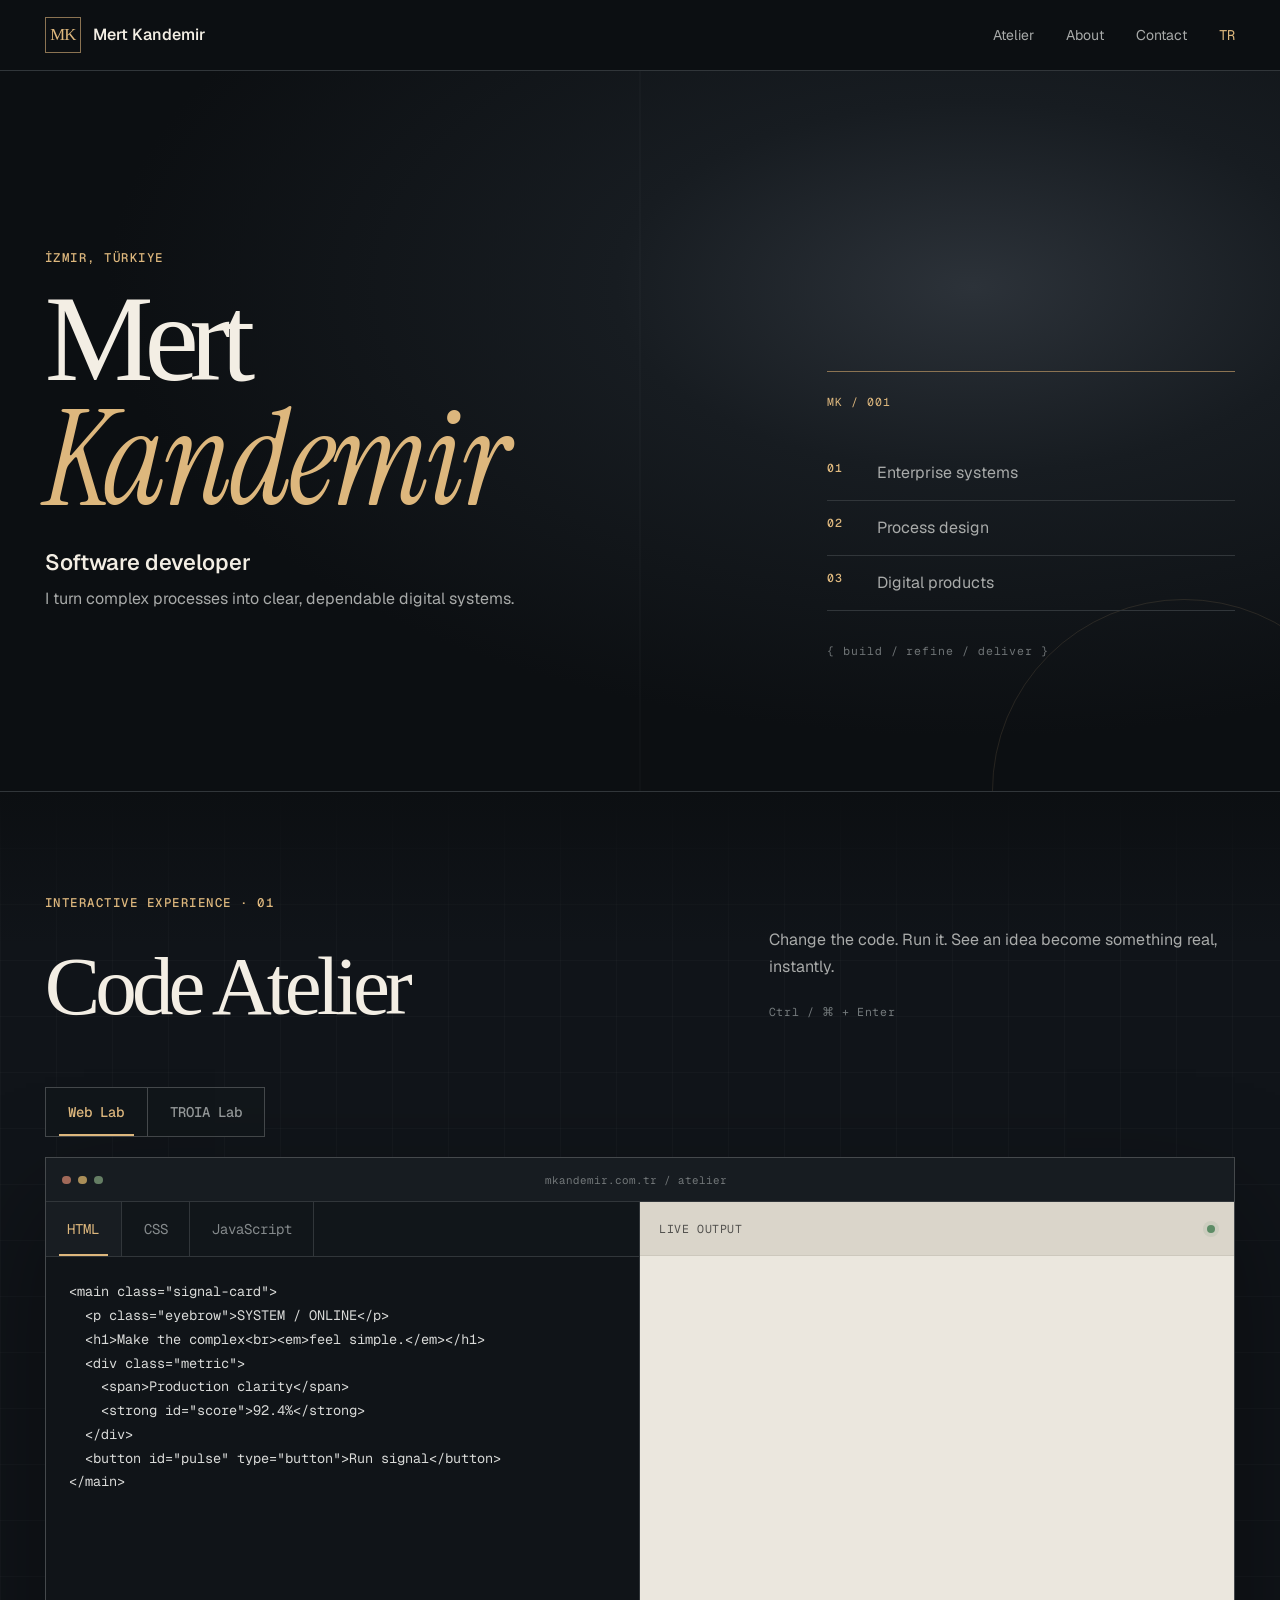
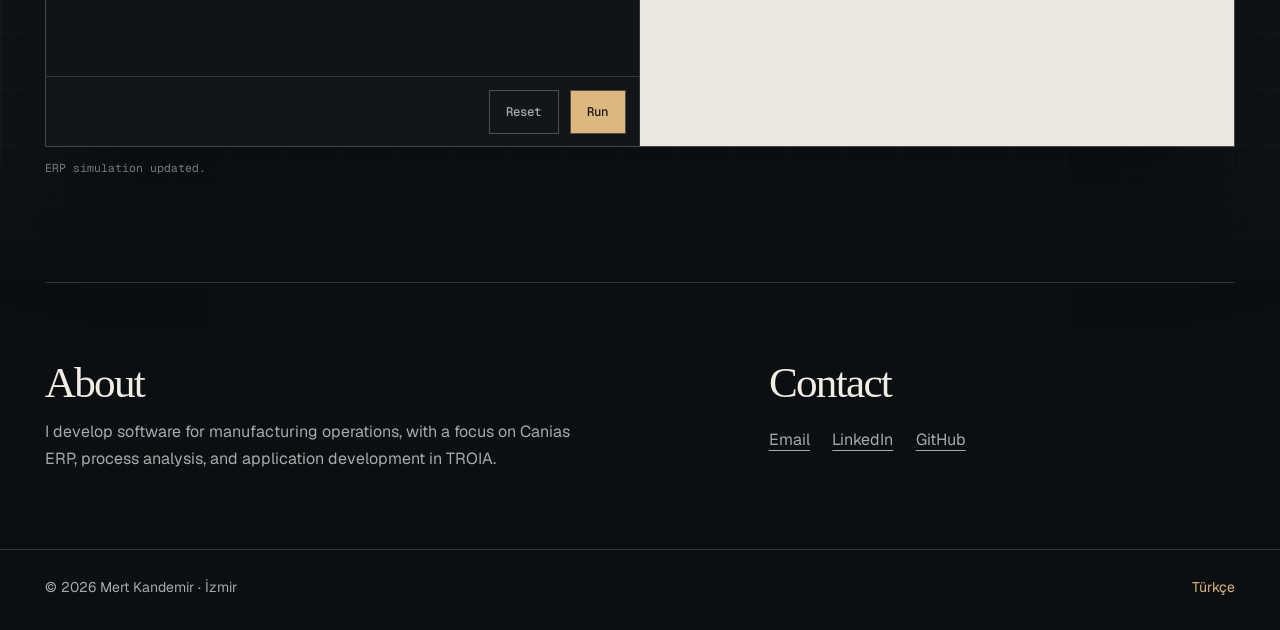
==== commit 5434c277: "feat: add interactive TROIA lab scenarios" ====
--- a/en/index.html
+++ b/en/index.html
@@ -26,8 +26,8 @@
 <link rel="stylesheet" href="/assets/css/fonts.css?v=9">
 <link rel="stylesheet" href="/assets/css/site.css?v=9">
 <script>document.documentElement.classList.replace('no-js','js');</script>
-<link rel="stylesheet" href="/assets/css/home.css?v=6">
-<script src="/assets/js/code-atelier.js?v=1" defer></script>
+<link rel="stylesheet" href="/assets/css/home.css?v=7">
+<script src="/assets/js/code-atelier.js?v=2" defer></script>
 <script type="application/ld+json">{"@context": "https://schema.org", "@type": "Person", "name": "Mert Kandemir", "url": "https://mkandemir.com.tr/", "address": {"@type": "PostalAddress", "addressLocality": "İzmir", "addressCountry": "TR"}, "sameAs": ["https://github.com/mertkandemir", "https://www.linkedin.com/in/mert-kandemir-8798bb8b"]}</script>
 </head>
 <body class="home-page">
@@ -64,8 +64,8 @@
     </div>
   </section>
 
-  <section class="atelier-section" id="atelier" aria-labelledby="atelier-title" data-code-atelier
-    data-updated="Output updated." data-reset-done="Starter code restored.">
+  <section class="atelier-section" id="atelier" aria-labelledby="atelier-title" data-code-atelier data-lang="en"
+    data-updated="Output updated." data-reset-done="Starter code restored." data-troia-updated="ERP simulation updated.">
     <div class="home-wrap">
       <header class="atelier-intro">
         <p>Interactive experience · 01</p>
@@ -76,14 +76,20 @@
         </div>
       </header>
 
+      <div class="lab-switch" role="tablist" aria-label="Atelier mode">
+        <button id="lab-web-tab" type="button" role="tab" aria-selected="true" data-lab-tab="web">Web Lab</button>
+        <button id="lab-troia-tab" type="button" role="tab" aria-selected="false" data-lab-tab="troia" tabindex="-1">TROIA Lab</button>
+      </div>
+
+      <div id="lab-web-panel" role="tabpanel" aria-labelledby="lab-web-tab" data-lab-panel="web">
       <div class="atelier-window">
         <div class="atelier-bar" aria-hidden="true"><i></i><i></i><i></i><span>mkandemir.com.tr / atelier</span></div>
         <div class="atelier-grid">
           <div class="atelier-editor">
-            <div class="atelier-tabs" role="tablist" aria-label="Code editor">
-              <button id="tab-html" type="button" role="tab" aria-selected="true" aria-controls="panel-html" data-language="html">HTML</button>
-              <button id="tab-css" type="button" role="tab" aria-selected="false" aria-controls="panel-css" data-language="css" tabindex="-1">CSS</button>
-              <button id="tab-js" type="button" role="tab" aria-selected="false" aria-controls="panel-js" data-language="js" tabindex="-1">JavaScript</button>
+            <div class="atelier-tabs" role="tablist" aria-label="Code editor" data-code-tabs>
+              <button id="tab-html" type="button" role="tab" aria-selected="true" data-language="html">HTML</button>
+              <button id="tab-css" type="button" role="tab" aria-selected="false" data-language="css" tabindex="-1">CSS</button>
+              <button id="tab-js" type="button" role="tab" aria-selected="false" data-language="js" tabindex="-1">JavaScript</button>
             </div>
             <div class="atelier-panel" id="panel-html" role="tabpanel" aria-labelledby="tab-html">
               <label class="sr-only" for="atelier-html">HTML</label>
@@ -99,13 +105,53 @@
             </div>
             <div class="atelier-actions">
               <button class="atelier-reset" type="button" data-reset>Reset</button>
-              <button class="atelier-run" type="button" data-run>Run<span aria-hidden="true">↗</span></button>
+              <button class="atelier-run" type="button" data-run>Run</button>
             </div>
           </div>
           <div class="atelier-preview">
             <div class="atelier-preview-title"><span>Live output</span><i aria-hidden="true"></i></div>
             <iframe title="Live output" sandbox="allow-scripts" data-preview></iframe>
           </div>
+        </div>
+      </div>
+      </div>
+
+      <div id="lab-troia-panel" role="tabpanel" aria-labelledby="lab-troia-tab" data-lab-panel="troia" hidden>
+        <div class="troia-heading">
+          <p>Explore how real manufacturing problems can be modeled with TROIA.</p>
+          <span>CANIAS ERP / TROIA</span>
+        </div>
+        <div class="troia-scenarios" aria-label="TROIA scenarios">
+          <button type="button" aria-pressed="true" data-scenario="production">Production variance</button>
+          <button type="button" aria-pressed="false" data-scenario="date">Month-end date</button>
+          <button type="button" aria-pressed="false" data-scenario="cost">Material cost</button>
+        </div>
+
+        <div class="troia-workspace">
+          <section class="troia-code" aria-labelledby="troia-code-title">
+            <div class="troia-pane-title"><h3 id="troia-code-title">Scenario code</h3><span>TROIA</span></div>
+            <pre tabindex="0"><code data-troia-code></code></pre>
+            <form class="troia-controls" data-troia-form>
+              <div data-field="first"><label for="troia-first" data-field-label>Planned quantity</label><input id="troia-first" name="first" type="number" value="100" inputmode="decimal"></div>
+              <div data-field="second"><label for="troia-second" data-field-label>Actual quantity</label><input id="troia-second" name="second" type="number" value="92" inputmode="decimal"></div>
+              <div data-field="third" hidden><label for="troia-third" data-field-label>Additional cost</label><input id="troia-third" name="third" type="number" value="0" inputmode="decimal"></div>
+              <button type="submit">Run simulation</button>
+            </form>
+          </section>
+
+          <section class="troia-output" aria-labelledby="troia-output-title">
+            <div class="troia-pane-title"><h3 id="troia-output-title">ERP output simulation</h3><span>SIMULATION</span></div>
+            <div class="erp-screen">
+              <div class="erp-screen-top"><span>ERP / OUTPUT</span><b data-erp-state>ONLINE</b></div>
+              <dl>
+                <div><dt data-output-label="first">Planned quantity</dt><dd data-output-value="first">100</dd></div>
+                <div><dt data-output-label="second">Actual quantity</dt><dd data-output-value="second">92</dd></div>
+                <div><dt data-output-label="result">Difference</dt><dd class="erp-result" data-output-value="result">−8</dd></div>
+                <div><dt>Status</dt><dd data-output-value="status">Successful</dd></div>
+              </dl>
+            </div>
+            <p class="simulation-note">This is not a TROIA runtime. The results safely simulate an example ERP scenario.</p>
+          </section>
         </div>
       </div>
       <p class="atelier-status" role="status" aria-live="polite" data-status></p>
--- a/assets/css/home.css
+++ b/assets/css/home.css
@@ -64,6 +64,13 @@
 .atelier-intro h2 { margin: 0; font: 400 clamp(3.1rem, 2rem + 4vw, 6.7rem)/.88 var(--home-display); letter-spacing: -.06em; }
 .atelier-intro div > p { margin: 0 0 1.1rem; color: var(--home-muted); line-height: 1.65; }
 .atelier-intro div > span { color: #747a7c; font: .72rem var(--mono); letter-spacing: .05em; }
+.lab-switch { display: flex; inline-size: fit-content; margin-block-end: 1.25rem; border: 1px solid #45494c; background: #11161a; }
+.lab-switch button { position: relative; min-block-size: 3rem; border: 0; padding-inline: 1.4rem; background: transparent; color: #929697; font: 500 .875rem var(--mono); cursor: pointer; }
+.lab-switch button + button { border-inline-start: 1px solid #45494c; }
+.lab-switch button[aria-selected="true"] { color: var(--home-gold); }
+.lab-switch button[aria-selected="true"]::after,
+.atelier-tabs button[aria-selected="true"]::after { position: absolute; inset: auto .8rem 0; border-block-end: 2px solid var(--home-gold); content: ""; }
+[data-lab-panel][hidden] { display: none; }
 .atelier-window { overflow: hidden; border: 1px solid #45494c; background: #101418; box-shadow: 0 3rem 7rem #00000066; }
 .atelier-bar { display: flex; align-items: center; gap: .45rem; min-block-size: 2.75rem; border-block-end: 1px solid var(--home-rule); padding-inline: 1rem; background: #171c21; }
 .atelier-bar i { inline-size: .55rem; aspect-ratio: 1; border-radius: 50%; background: #52575a; }
@@ -74,8 +81,8 @@
 .atelier-grid { display: grid; grid-template-columns: minmax(0, 1fr) minmax(0, 1fr); min-block-size: 34rem; }
 .atelier-editor { display: grid; grid-template-rows: auto minmax(0, 1fr) auto; min-inline-size: 0; border-inline-end: 1px solid var(--home-rule); }
 .atelier-tabs { display: flex; overflow-x: auto; border-block-end: 1px solid var(--home-rule); background: #11161a; }
-.atelier-tabs button { min-block-size: 3.35rem; border: 0; border-inline-end: 1px solid var(--home-rule); padding-inline: 1.35rem; background: transparent; color: #858a8c; font: .74rem var(--mono); cursor: pointer; }
-.atelier-tabs button[aria-selected="true"] { box-shadow: inset 0 -2px var(--home-gold); background: #181d22; color: var(--home-gold); }
+.atelier-tabs button { position: relative; flex: none; min-block-size: 3.35rem; border: 0; border-inline-end: 1px solid var(--home-rule); padding-inline: 1.35rem; background: transparent; color: #858a8c; font: .875rem var(--mono); cursor: pointer; }
+.atelier-tabs button[aria-selected="true"] { background: #181d22; color: var(--home-gold); }
 .atelier-panel { min-block-size: 0; }
 .atelier-panel[hidden] { display: none; }
 .atelier-panel textarea { display: block; inline-size: 100%; block-size: 100%; min-block-size: 26rem; resize: none; border: 0; padding: 1.45rem; background: #101418; color: #d9dad8; font: .85rem/1.75 var(--mono); tab-size: 2; caret-color: var(--home-gold); }
@@ -90,6 +97,42 @@
 .atelier-preview-title i { inline-size: .5rem; aspect-ratio: 1; border-radius: 50%; background: #5d8c66; box-shadow: 0 0 0 .25rem #5d8c661c; }
 .atelier-preview iframe { inline-size: 100%; block-size: 100%; min-block-size: 30rem; border: 0; background: #ebe7de; }
 .atelier-status { min-block-size: 1.2rem; margin: .8rem 0 0; color: #747a7c; font: .72rem var(--mono); }
+
+.troia-heading { display: flex; align-items: end; justify-content: space-between; gap: 1rem 2rem; margin-block-end: 1.25rem; }
+.troia-heading p { max-inline-size: 48rem; margin: 0; color: var(--home-muted); line-height: 1.65; }
+.troia-heading span { flex: none; color: var(--home-gold); font: .875rem var(--mono); }
+.troia-scenarios { display: flex; gap: .65rem; overflow-x: auto; margin-block-end: 1.25rem; padding-block-end: .25rem; }
+.troia-scenarios button { flex: none; min-block-size: 2.75rem; border: 1px solid #45494c; padding-inline: 1rem; background: #11161a; color: var(--home-muted); font: .875rem var(--mono); cursor: pointer; }
+.troia-scenarios button[aria-pressed="true"] { border-color: var(--home-gold-soft); background: #241f19; color: var(--home-gold); }
+.troia-workspace { display: grid; grid-template-columns: minmax(0, 1fr) minmax(0, .9fr); overflow: hidden; border: 1px solid #45494c; background: #101418; box-shadow: 0 3rem 7rem #00000066; }
+.troia-code,
+.troia-output { min-inline-size: 0; }
+.troia-code { display: grid; grid-template-rows: auto minmax(19rem, 1fr) auto; border-inline-end: 1px solid var(--home-rule); }
+.troia-pane-title { display: flex; align-items: center; justify-content: space-between; min-block-size: 3.35rem; border-block-end: 1px solid var(--home-rule); padding-inline: 1.25rem; background: #171c21; }
+.troia-pane-title h3 { margin: 0; color: var(--home-ink); font: 500 .875rem var(--mono); }
+.troia-pane-title span { color: #777c7e; font: .75rem var(--mono); letter-spacing: .08em; }
+.troia-code pre { min-inline-size: 0; margin: 0; overflow: auto; padding: 1.5rem; color: #d6d8d6; font: .875rem/1.75 var(--mono); white-space: pre; tab-size: 2; }
+.troia-code code { font: inherit; }
+.troia-controls { display: grid; grid-template-columns: repeat(3, minmax(0, 1fr)) auto; align-items: end; gap: .8rem; border-block-start: 1px solid var(--home-rule); padding: 1rem; background: #11161a; }
+.troia-controls > div { min-inline-size: 0; }
+.troia-controls > div[hidden] { display: none; }
+.troia-controls label { display: block; margin-block-end: .45rem; color: #9da0a1; font-size: .875rem; }
+.troia-controls input { inline-size: 100%; min-block-size: 2.75rem; border: 1px solid #4c5154; border-radius: 0; padding-inline: .75rem; background: #0c1013; color: var(--home-ink); font: .875rem var(--mono); }
+.troia-controls button { min-block-size: 2.75rem; border: 1px solid var(--home-gold); padding-inline: 1rem; background: var(--home-gold); color: #111519; font: 500 .875rem var(--mono); cursor: pointer; }
+.troia-controls button:hover { background: #f0ca90; }
+.troia-output { display: grid; grid-template-rows: auto minmax(0, 1fr) auto; background: #e9e4da; color: #191c1f; }
+.troia-output .troia-pane-title { border-color: #ccc5b9; background: #d8d2c6; }
+.troia-output .troia-pane-title h3 { color: #3a3a38; }
+.troia-output .troia-pane-title span { color: #6d6b66; }
+.erp-screen { align-self: center; inline-size: min(88%, 31rem); margin: 2rem auto; border-block-start: 2px solid #9d7542; padding: 1.5rem; background: #f7f3eb; box-shadow: 0 1.5rem 4rem #29241d24; }
+.erp-screen-top { display: flex; justify-content: space-between; gap: 1rem; margin-block-end: 2.5rem; color: #8b673d; font: .75rem var(--mono); letter-spacing: .08em; }
+.erp-screen-top b { color: #477050; font-weight: 600; }
+.erp-screen dl { margin: 0; }
+.erp-screen dl div { display: grid; grid-template-columns: minmax(0, 1fr) auto; gap: 1rem; border-block-end: 1px solid #d9d3c8; padding-block: .85rem; }
+.erp-screen dt { color: #6b6964; }
+.erp-screen dd { margin: 0; font: 600 .95rem var(--mono); }
+.erp-screen .erp-result { color: #9d7542; font-size: 1.35rem; }
+.simulation-note { margin: 0; border-block-start: 1px solid #ccc5b9; padding: 1rem 1.25rem; background: #ddd7cc; color: #65625d; font-size: .875rem; line-height: 1.55; }
 
 .home-profile { display: grid; grid-template-columns: minmax(0, 1fr) minmax(0, .75fr); gap: 2rem clamp(3rem, 8vw, 8rem); border-block-start: 1px solid var(--home-rule); padding-block: clamp(3rem, 6vw, 6rem); }
 .home-profile h2 { margin: 0 0 .8rem; font: 400 clamp(2rem, 1.5rem + 1.5vw, 3.2rem)/1.05 var(--home-display); letter-spacing: -.04em; }
@@ -109,6 +152,10 @@
   .atelier-grid { grid-template-columns: 1fr; }
   .atelier-editor { border-inline-end: 0; border-block-end: 1px solid var(--home-rule); }
   .atelier-preview iframe { min-block-size: 24rem; }
+  .troia-workspace { grid-template-columns: 1fr; }
+  .troia-code { border-inline-end: 0; border-block-end: 1px solid var(--home-rule); }
+  .troia-controls { grid-template-columns: repeat(3, minmax(0, 1fr)); }
+  .troia-controls button { grid-column: 1 / -1; }
 }
 
 @media (max-width: 37rem) {
@@ -119,6 +166,16 @@
   .atelier-bar span { padding-inline-end: 0; }
   .atelier-panel textarea { min-block-size: 23rem; padding: 1rem; font-size: .77rem; }
   .atelier-preview iframe { min-block-size: 22rem; }
+  .troia-heading { align-items: start; flex-direction: column; }
+  .troia-code pre { min-block-size: 24rem; padding: 1rem; font-size: .78rem; }
+  .troia-controls { grid-template-columns: 1fr; }
+  .troia-controls button { grid-column: auto; }
+  .erp-screen { inline-size: calc(100% - 2rem); padding: 1.1rem; }
+}
+
+@media (forced-colors: active) {
+  .lab-switch button[aria-selected="true"]::after,
+  .atelier-tabs button[aria-selected="true"]::after { border-color: Highlight; }
 }
 
 @media (prefers-reduced-motion: reduce) {
